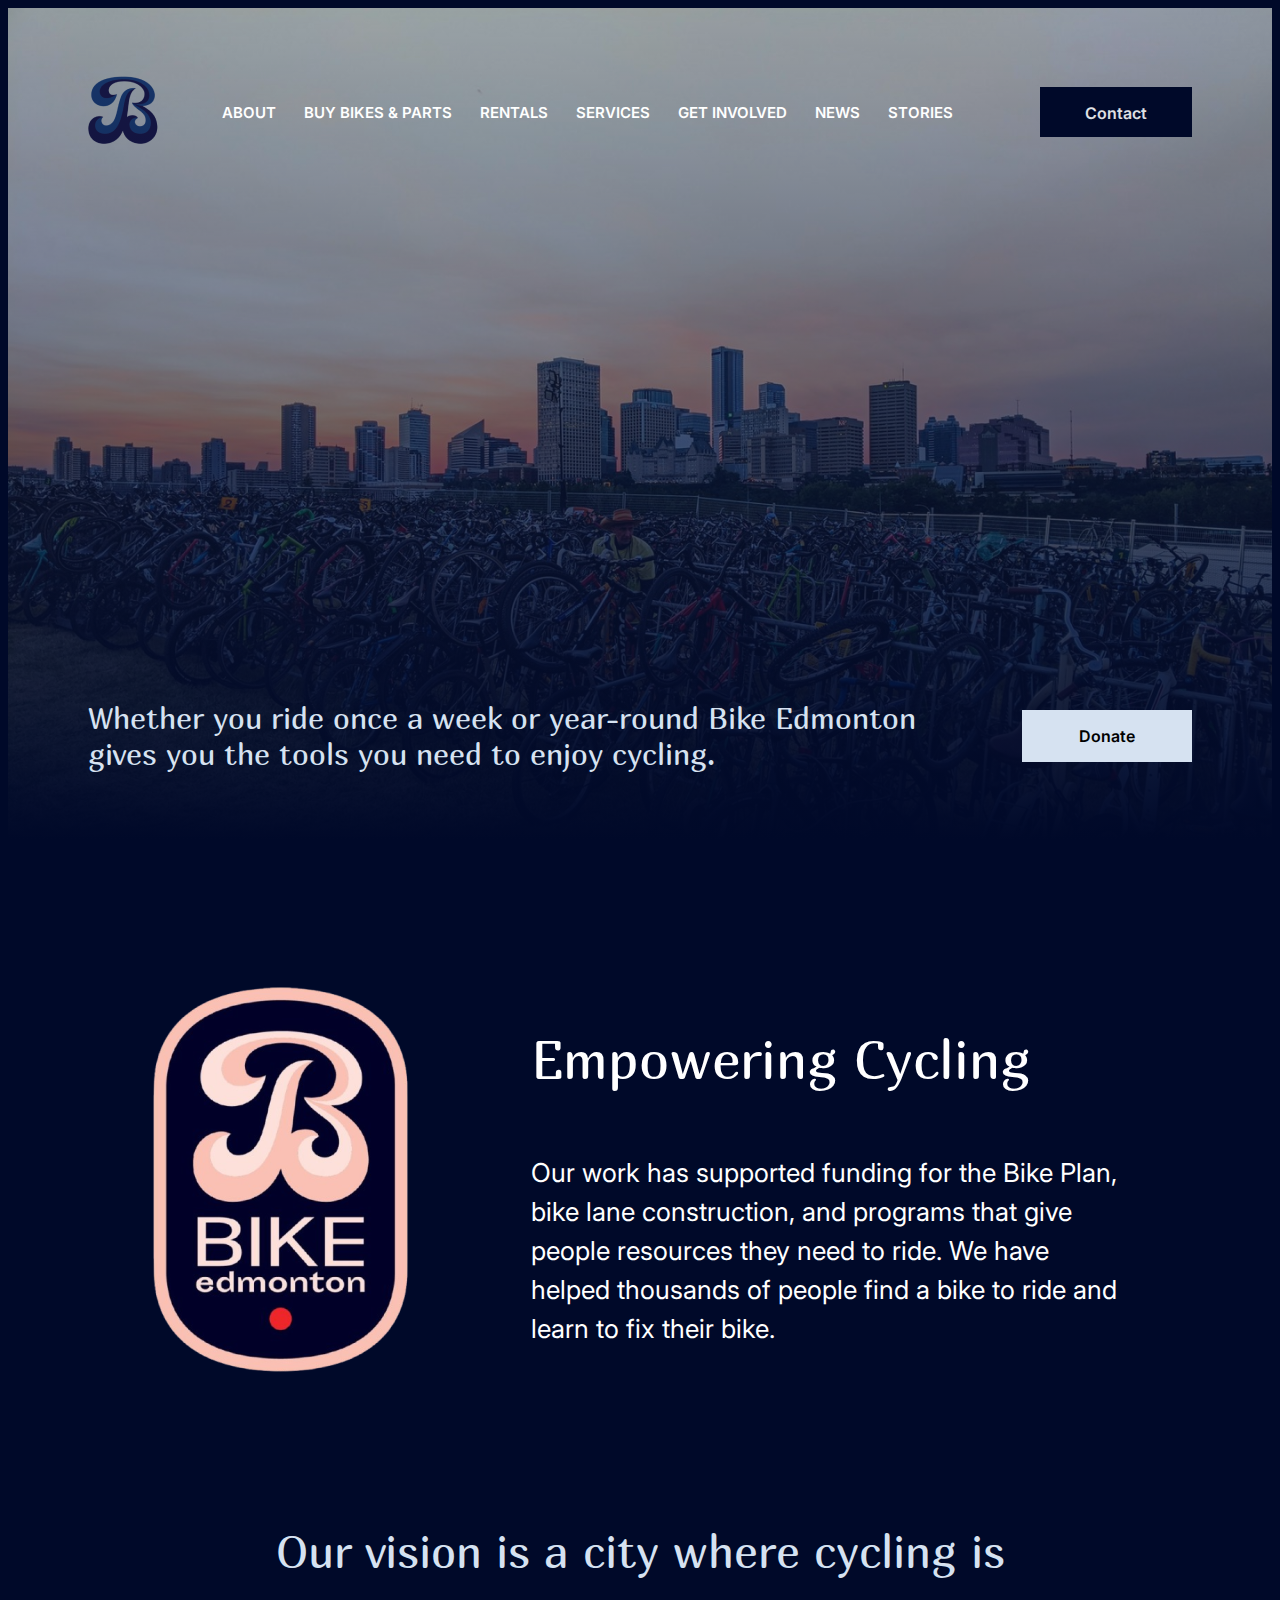
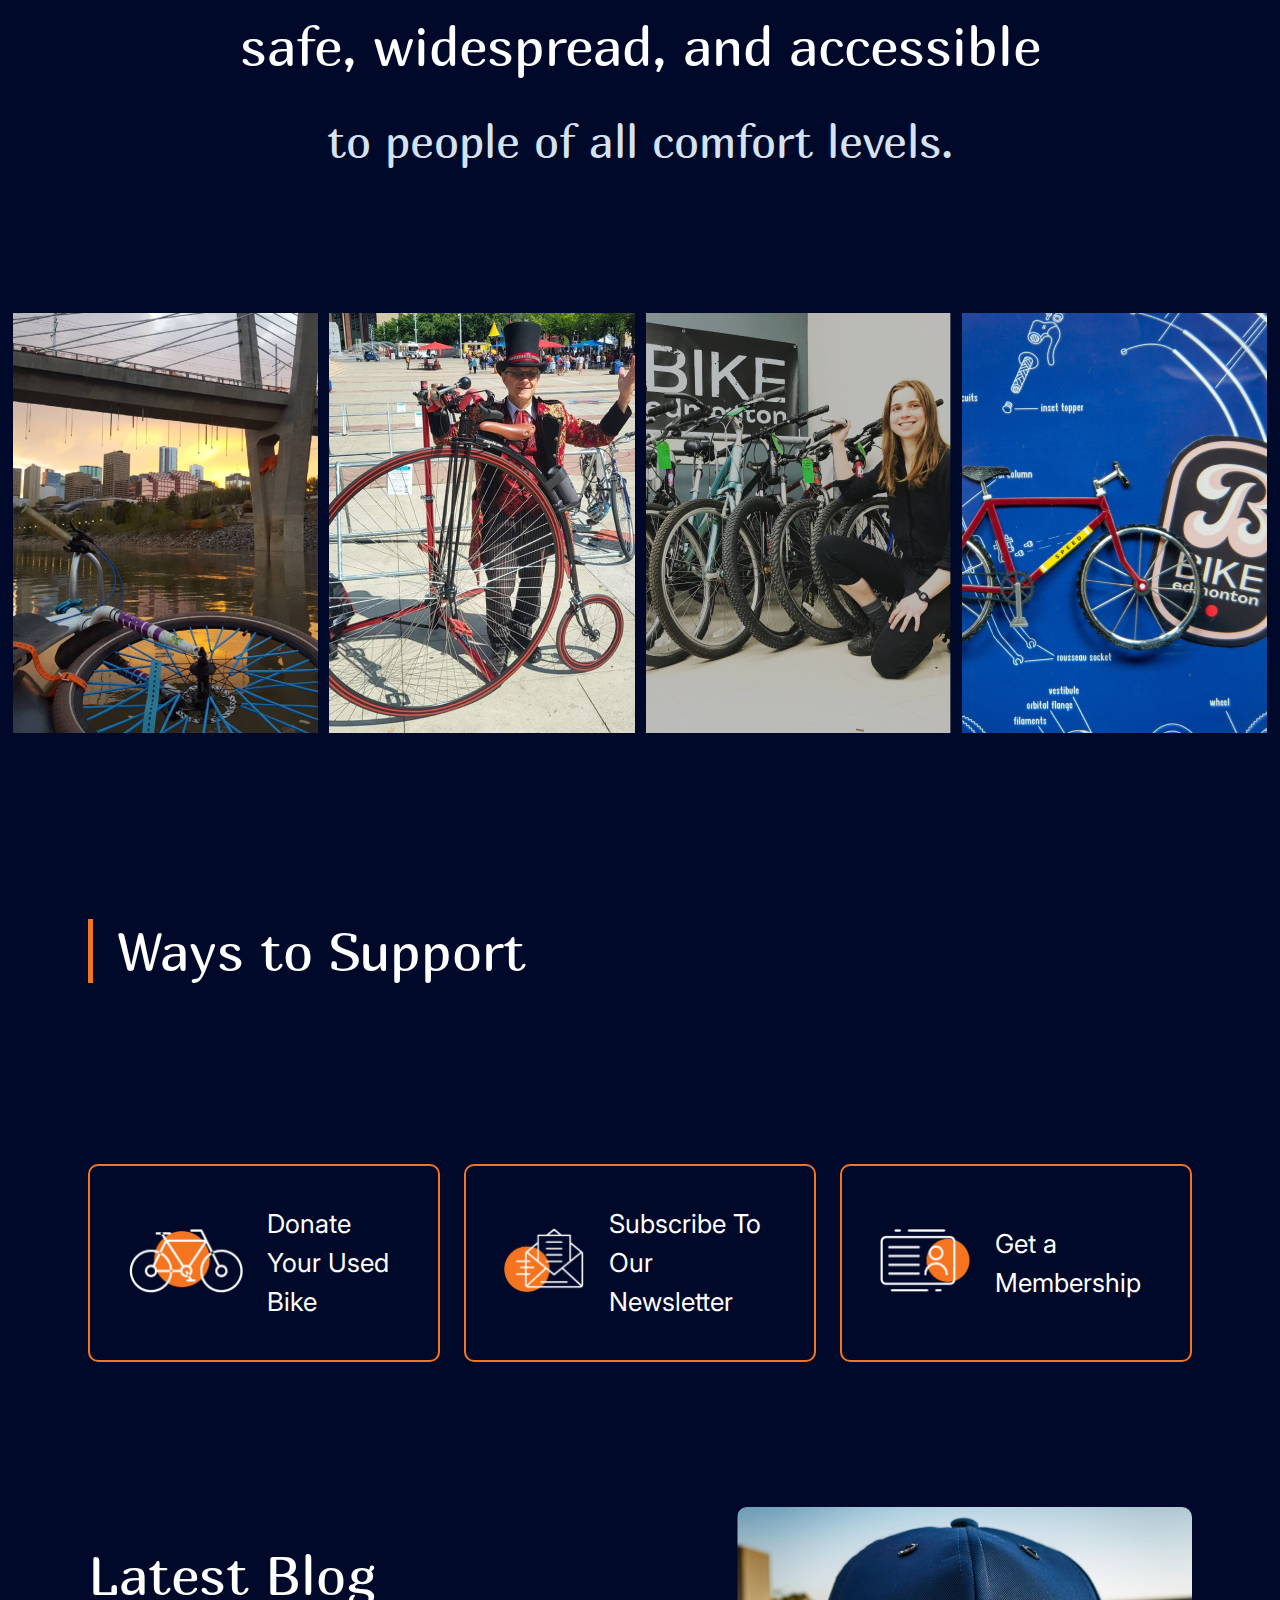
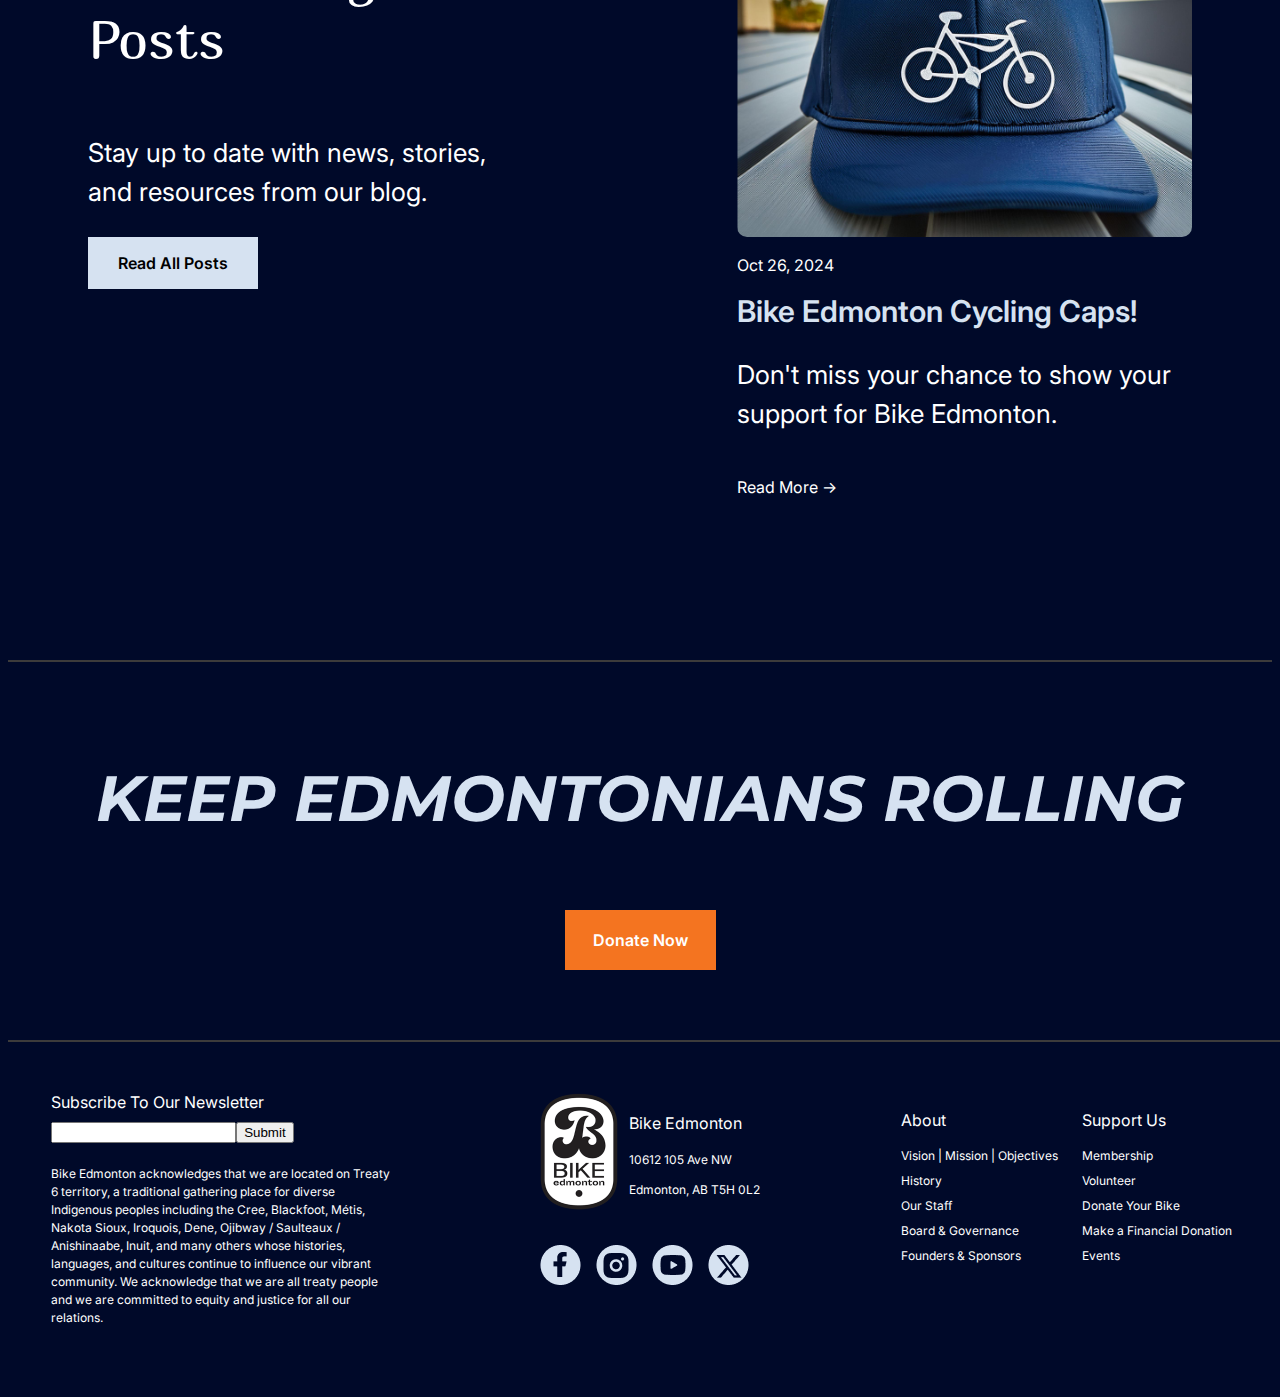
==== index.html @ 221512cd "Homepage 90% done" ====
<!DOCTYPE html>
<html lang="en">
<head>
    <!-- STYLE SHEETS -->
    <link rel="stylesheet" href="styles/normalize.css">
    <link rel="stylesheet" href="styles/style.css">

    <!-- FONTS -->
    <link rel="preconnect" href="https://fonts.googleapis.com">
    <link rel="preconnect" href="https://fonts.gstatic.com" crossorigin>
    <link href="https://fonts.googleapis.com/css2?family=Inter:ital,opsz,wght@0,14..32,100..900;1,14..32,100..900&family=Marmelad&family=Montserrat:ital,wght@0,100..900;1,100..900&display=swap" rel="stylesheet">

    <!--META-->
    <meta charset="UTF-8">
    <meta name="viewport" content="width=device-width, initial-scale=1.0">
    <title>Bike Edmonton | Home</title>
</head>

<body>
    <!-- NAVIGATION -->
    <div id="hero-img" class="hero-grid">
        <div class="gradient"></div>
        <header class="margin-default header-nav">
            <nav id="top-nav" class="flex-row-center">
                <div id="be-logo"><img src="images/bikeedmlogo-navy.png"></div>
                <ul>
                    <li class="all-caps"><a href="#">About</a></li>
                    <li class="all-caps"><a href="#">Buy Bikes & Parts</a></li>
                    <li class="all-caps"><a href="#">Rentals</a></li>
                    <li class="all-caps"><a href="#">Services</a></li>
                    <li class="all-caps"><a href="#">Get Involved</a></li>
                    <li class="all-caps"><a href="#">News</a></li>
                    <li class="all-caps"><a href="#">Stories</a></li>
                </ul>
                <button class="btn-dark">Contact</button>
            </nav>
        </header>

        <section class="hero-tag margin-default">
            <div class="flex-row-center">
                <h2 class="hero-txt">Whether you ride once a week or year-round
                    Bike Edmonton gives you the tools you need to enjoy cycling.</h2>
                <button class="btn-light">Donate</button>
            </div>
        </section>
    </div>

    <!-- EMPOWERING CYCLING SECTION -->
    <section class="flex-row-around padding-145 margin-default">
        <div>
            <img src="images/bikeedmlogopink.png" class="pink-logo">
        </div>
        <div class="flex-column-left empowering-txt">
            <h1>Empowering Cycling</h1>
            <p>Our work has supported funding for the Bike Plan, bike lane construction, and programs that give people resources they need to ride.
                We have helped thousands of people find a bike to ride and learn to fix their bike.</p>
        </div>
    </section>

    <!-- VISION QUOTE -->
     <section class="padding-145">
        <div class="flex-column-center">
            <h2>Our vision is a city where cycling is</h2>
            <h1>safe, widespread, and accessible</h1>
            <h2>to people of all comfort levels.</h2>
        </div>
     </section>

    <!-- TILES SECTION -->
    <section class="padding-145">
        <div>
            <ul class="flex-row-around">
                <li>
                    <a href="#">
                        <img src="images/blog-tile.png">
                    </a>
                </li>
                <li>
                    <a href="#">
                        <img src="images/event-tile.png">
                    </a>
                </li>
                <li>
                    <a href="#">
                        <img src="images/volunteer-tile.png">
                    </a>
                </li>
                <li>
                    <a href="#">
                        <img src="images/resources-tile.png">
                    </a>
                </li>
            </ul>
        </div>
    </section>

     <!-- WAYS TO SUPPORT -->
     <section class="padding-145 margin-default">
        <div class="title-line"><h1>Ways to Support</h1></div>
        <div class="padding-145">
            <ul class="flex-row-evenly">
                <li class="btn-transparent flex-row-around">
                    <a href="#" class="flex-row-evenly">
                        <div><img src="images/bike icon-orange.png" class="icon-img"></div>
                        <div><p>Donate Your Used Bike</p></div>
                    </a>
                </li>
                <li class="btn-transparent flex-row-around">
                    <a href="#" class="flex-row-evenly">
                        <div><img src="images/newsletter-icon-orange.png" class="icon-img"></div>
                        <div><p>Subscribe To Our Newsletter</p></div>
                    </a>
                </li>
                <li class="btn-transparent flex-row-around">
                    <a href="#" class="flex-row-evenly">
                        <div><img src="images/membership-icon-orange.png" class="icon-img"></div>
                        <div><p>Get a Membership</p></div>
                    </a>
                </li>
            </ul>
            </div>
     </section>

     <!-- LATEST BLOG POSTS -->
     <section class="padding-145 margin-default flex-row-start">
        <div class="flex-column-left">
            <h1>Latest Blog Posts</h1>
            <p>Stay up to date with news, stories, and resources from our blog.</p>
            <button class="btn-light">Read All Posts</button>
        </div>
        <div class="flex-column-left">
            <div class="masked-rectangle"><img src="images/bikecapsai.png" class="blog-img"></div>
            <p class="p-med">Oct 26, 2024</p>
            <h3>Bike Edmonton Cycling Caps!</h3>
            <p>Don't miss your chance to show your support for Bike Edmonton.</p>
            <p class="p-med"><a href="#">Read More →</a></p>
        </div>
     </section>

     <!-- FOOTER -->
    <footer class="padding-145">
        <div class="footer-1"> <!-- FOOTER 1 -->
            <div class="flex-column-center">
                <p class="graphic-txt">Keep Edmontonians Rolling</p>
                <button class="btn-orange">Donate Now</button>
            </div>
        </div>

        <!-- FOOTER 2 -->
        <div class="footer-grid"> 
        <!-- FOOTER 2 LEFT-->
            <div class="footer-2-left">
                <div class="flex-column-left-footerl">
                    <label class="form-label">Subscribe To Our Newsletter</label>
                    <form class="flex-row-center">
                        <input type="text" name="Email" class="form-field">
                        <input type="submit" value="Submit" class="form-button">
                    </form>
                    <p class="p-sm">Bike Edmonton acknowledges that we are located on Treaty 6 territory, a traditional gathering place for diverse Indigenous peoples including the Cree, Blackfoot, Métis, Nakota Sioux, Iroquois, Dene, Ojibway / Saulteaux / Anishinaabe, Inuit, and many others whose histories, languages, and cultures continue to influence our vibrant community. We acknowledge that we are all treaty people and we are committed to equity and justice for all our relations.</p>
                </div>
            </div>

            <div class="footer-2-center"> <!-- FOOTER 2 CENTER -->
                <div class="flex-row-center">
                    <div>
                        <img src="images/bikeedmlogo-ft.png">
                    </div>
                    <div>
                        <p class="p-med">Bike Edmonton</p>
                        <p class="p-sm">10612 105 Ave NW</p>
                        <p class="p-sm">Edmonton, AB T5H 0L2</p>
                    </div>
                </div>
                <div class="flex-row-center-footerc">
                    <img src="images/facebook icon.png">
                    <img src="images/insta icon.png">
                    <img src="images/youtube icon.png">
                    <img src="images/twitter icon.png">
                </div>
            </div>
            
            <!-- FOOTER 2 RIGHT -->
            <div class="footer-2-right">
                <div class="flex-row-evenly">
                    <div> <!-- FOOTER 2 RIGHT/L -->
                        <p class="p-med">About</p>
                        <ul>
                            <li class="footer-li"><a href="#">Vision | Mission | Objectives</a></li>
                            <li class="footer-li"><a href="#">History</a></li>
                            <li class="footer-li"><a href="#">Our Staff</a></li>
                            <li class="footer-li"><a href="#">Board & Governance</a></li>
                            <li class="footer-li"><a href="#">Founders & Sponsors</a></li>
                        </ul>
                    </div>
                    <div> <!-- FOOTER 2 RIGHT/R -->
                        <p class="p-med">Support Us</p>
                        <ul>
                            <li class="footer-li"><a href="#">Membership</a></li>
                            <li class="footer-li"><a href="#">Volunteer</a></li>
                            <li class="footer-li"><a href="#">Donate Your Bike</a></li>
                            <li class="footer-li"><a href="#">Make a Financial Donation</a></li>
                            <li class="footer-li"><a href="#">Events</a></li>
                        </ul>
                    </div>
                </div>
            </div>
        </div>

    </footer>

</body>
</html>
---- styles/style.css ----
/* GLOBAL STYLES */

body{
    background-color: #000929;
}

a {
    text-decoration: none;
    color: white;
}

ul {
    list-style: none;
    padding: 0;
    margin: 0;
}

ul a {
    text-decoration: none;
    color: white;
}
  
/* TYPOGRAPHY */

h1 {
    font-family: "Marmelad";
    font-size: 54px;
    font-weight: 400;
    color: white;
}

h2 {
    font-family: "Marmelad";
    font-size: 45px;
    font-weight: 400;
    color: #D6E2F1;
    margin: 0px;
}

h3 {
    font-family: "Inter";
    font-size: 30px;
    font-weight: 600;
    color: #D6E2F1;
    margin: 0px;
}

p {
    font-family: "Inter";
    font-size: 26px;
    font-weight: 400;
    line-height: 150%;
    color: white;
}

.p-sm {
    font-family: "Inter";
    font-size: 12px;
    font-weight: 400;
    color: white;
}

.p-med {
    font-family: "Inter";
    font-size: 16px;
    font-weight: 400;
    color: white;
}

.p-lg {
    font-family: "Inter";
    font-size: 24px;
    font-weight: 400;
    color: white;
}

.all-caps {
    font-family: "Inter";
    font-size: 15px;
    font-weight: 600;
    text-transform: uppercase;
    color: white;
}

.title-line {
    width: 100%;
    padding: 0px 0px 0px 24px;
    border-left: 5px solid #F47420;
}

.footer-li {
    font-family: "Inter";
    font-weight: 400;
    font-size: 12px;
    color: white;
}

.form-label {
    font-family: "Inter";
    font-size: 16px;
    font-weight: 400;
    color: white;
}

.graphic-txt {
    font-family: "Montserrat", sans-serif;
    font-size: 64px;
    font-weight: 700;
    font-style: italic;
    color: #D6E2F1;
    text-transform: uppercase;
}

/* BUTTONS */

.btn-light {
    background-color: #D6E2F1;
    padding: 16px 28px;
    width: 170px;
    color: black;
    font-family: "Inter";
    font-size: 16px;
    font-style: normal;
    font-weight: 600;
    line-height: normal;
    letter-spacing: normal;
    outline: none;
    border-style: none;
    z-index: 2;
}

.btn-dark {
    background-color: #000929;
    padding: 16px 28px;
    height: 50px;
    width: 152px;
    color: white;
    font-family: "Inter";
    font-size: 16px;
    font-style: normal;
    font-weight: 600;
    line-height: normal;
    letter-spacing: normal;
    outline: none;
    border-style: none;
}

.btn-orange {
    background-color: #F47420;
    padding: 16px 28px;
    height: 60px;
    color: white;
    font-family: "Inter";
    font-size: 16px;
    font-style: normal;
    font-weight: 600;
    line-height: normal;
    letter-spacing: normal;
    outline: none;
    border-style: none;
}

.btn-transparent {
    border: 2px solid #F47420;
    width: 358px;
    height: 150px;
    padding: 22px 37px;
    border-radius: 10px;
}

/* MARGIN & PADDING */
.margin-default {
    margin: 0 80px;
}

.padding-145 {
    padding: 145px 0px 0px 0px;
}

/* LAYOUT */
.flex-row-center {
    display: flex;
    flex-direction: row;
    justify-content: space-between;
    align-items: center;
}

.flex-row-start {
    display: flex;
    flex-direction: row;
    justify-content: space-around;
    align-items: start;
    gap: 218px;
}

.flex-row-around {
    display: flex;
    flex-direction: row;
    justify-content: space-around;
    align-items: center;
}

.flex-row-evenly {
    display: flex;
    flex-direction: row;
    justify-content: space-evenly;
    align-items: center;
    gap: 24px;
}

.flex-row-center-footerc {
    display: flex;
    flex-direction: row;
    justify-content: space-between;
    align-items: center;
    gap: 15px;
}

.flex-column-left {
    display: flex;
    flex-direction: column;
    align-items: start;
    margin: 0;
    padding: 0;
}

.flex-column-left-footerl {
    display: flex;
    flex-direction: column;
    align-items: start;
    gap: 10px;
}

.flex-column-center {
    display: flex;
    flex-direction: column;
    align-items: center;
    justify-content: center;
}

.hero-grid {
    height: 832px;
    display: grid;
    grid-template-rows: 1fr 1fr 1fr 1fr;
    grid-template-columns: auto;
    align-items: center;
}

.footer-grid {
    display: grid;
    grid-template-rows: auto;
    grid-template-columns: 1fr 1fr 1fr;
    align-items: stretch; /* Allows columns to expand fully */
    justify-items: center; /* Ensures each column content is horizontally centered */
    padding: 45px 5px;
    width: 100%;
    border-top: 2px solid #3C3B3B;
}

/* HEADER */
#be-logo {
    width: 70px;
}

#top-nav ul {
    padding: 60px;
    z-index: 2;
}

#top-nav li {
    list-style-type: none;
    margin-right: 24px;
    padding-bottom: 4px;
    display: inline;
    z-index: 2;
}

#top-nav li:hover {
    background-color: #F47420;
    padding: 4px 5px;
    z-index: 2;
}

.header-nav{
    grid-row: 1 / span 1;
}

/* HERO */
#hero-img {
    background-image: url(../images/homepage-heroimg.png);
    background-size: cover;
    background-repeat: no-repeat;
    display: grid;
    position: relative; 
}

.gradient {
    background: linear-gradient(to top, #000929 0%, transparent 100%);
    width: 100%;
    height: 100%;
    position: absolute;
    top: 0;
    left: 0;
    z-index: 1;
}

.hero-tag {
    grid-row: 4 / span 1;
}

.hero-txt {
    font-size: 30px;
    width: 845px;
    z-index: 2;
}

/* EMPOWERING CYCLING */
.pink-logo {
    height: 390px;
}

.empowering-txt {
    width: 600px;
}

/* WAYS TO SUPPORT */
.icon-img {
    height: 65px;
}

/* BLOG */
.blog-img {
    width: 455px;
}

.masked-rectangle {
    width: 455px;
    height: 330px;
    overflow: hidden;
    border-radius: 10px;
    position: relative;
}

.masked-rectangle img {
    width: 100%;
    height: auto;
    position: absolute;
    top: 50%;
    left: 50%;
    transform: translate(-50%, -58%);
}

.footer-1 {
    width: 100%;
    padding: 24px 0px 70px 0px;
    border-top: 2px solid #3C3B3B;
}

.footer-2 {
    width: 100%;
    padding: 24px 0px 50px 0px;
    border-top: 2px solid #3C3B3B;
}

.footer-2-left,
.footer-2-center,
.footer-2-right {
    display: flex;
    flex-direction: column;
    width: 345px;
    align-items: center;
    justify-content: start;
    text-align: start; /* Ensures text is centered */
    padding: 5px;
    gap: 30px;
}

footer li {
    margin-bottom: 10px;
    color: #959595;
}
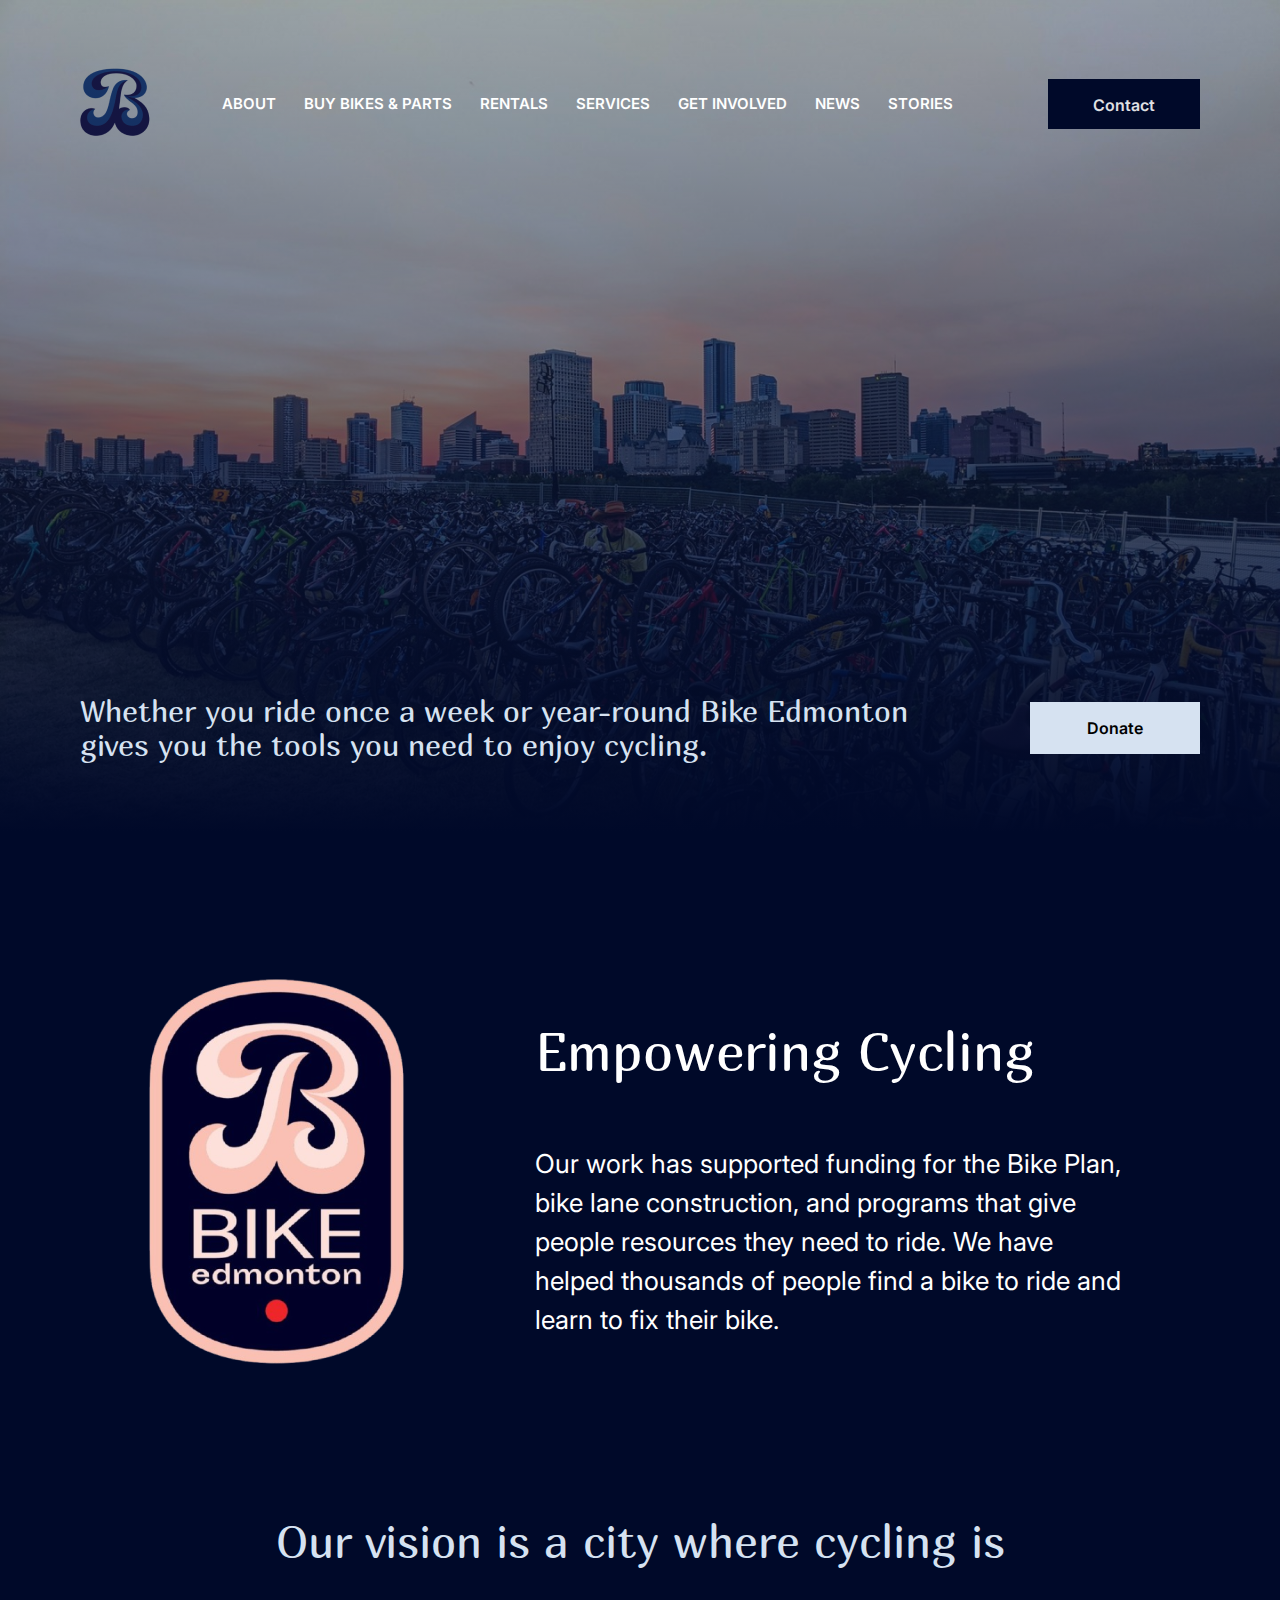
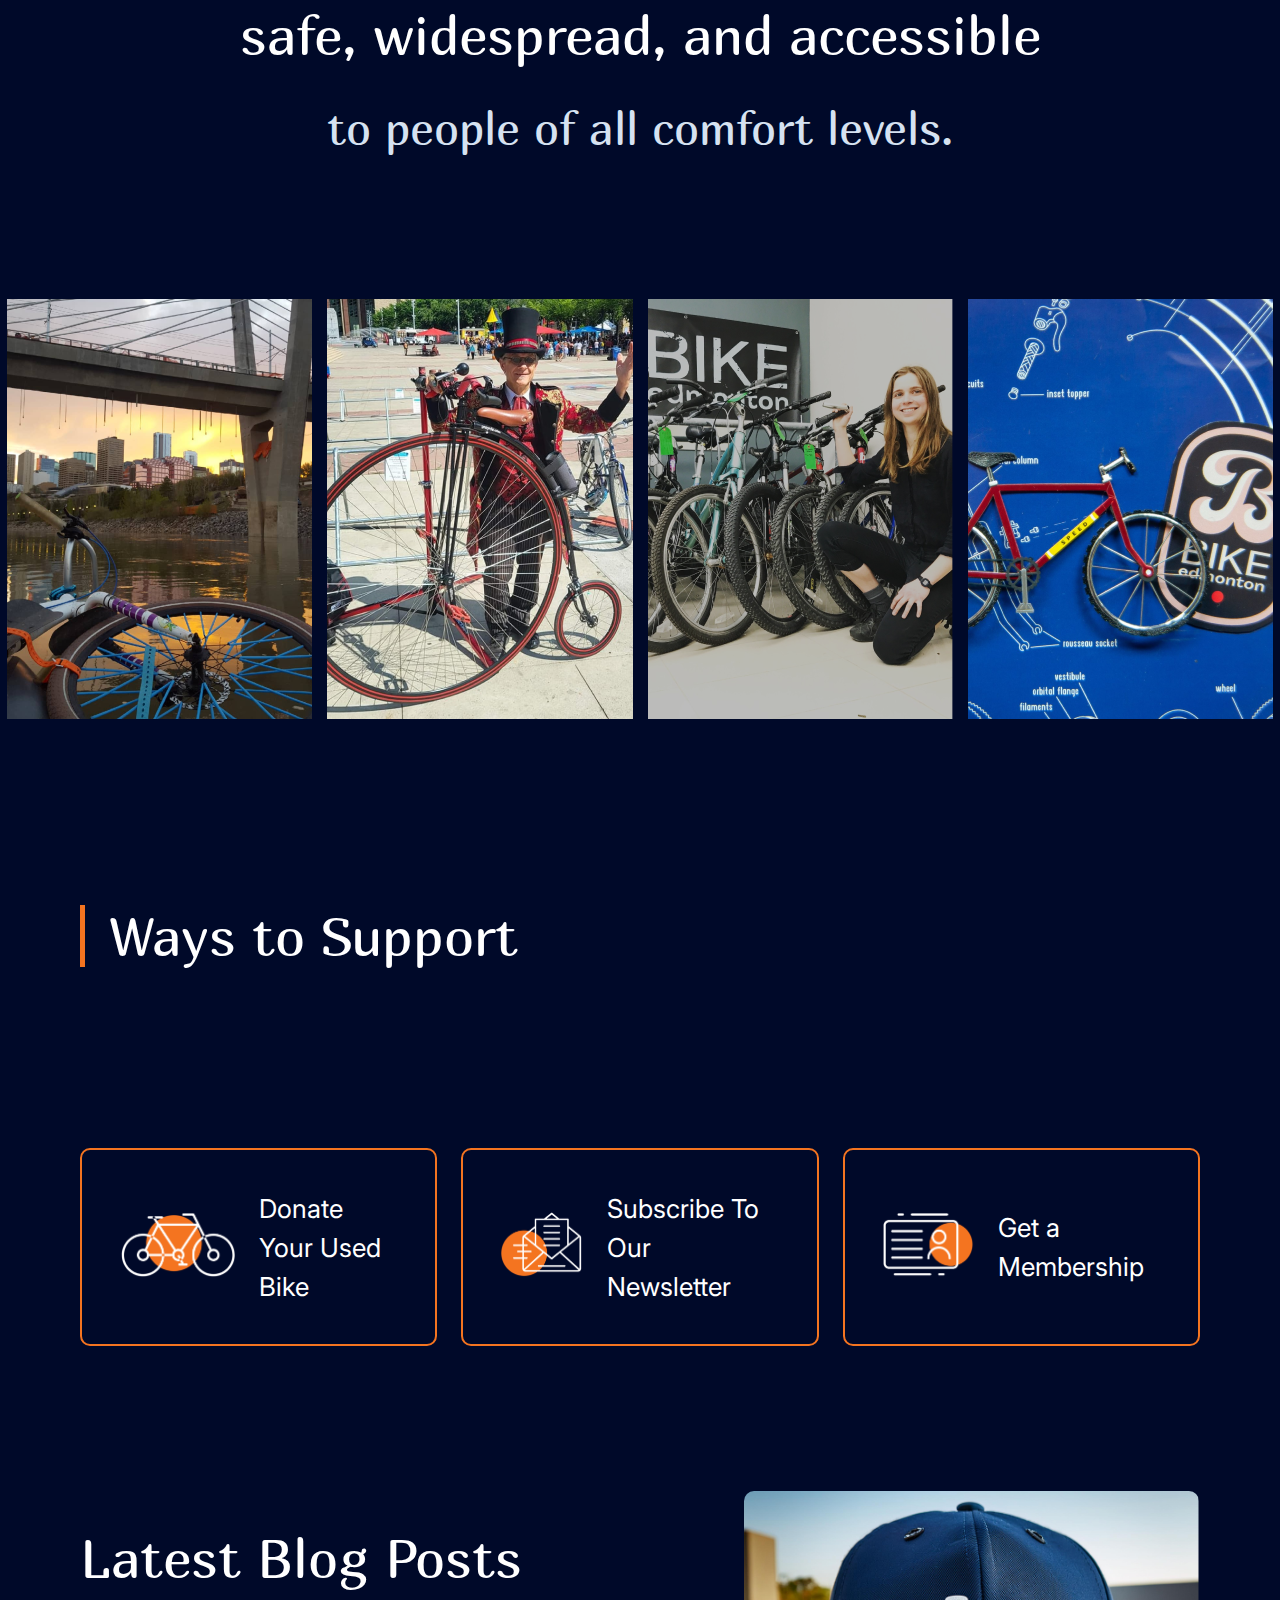
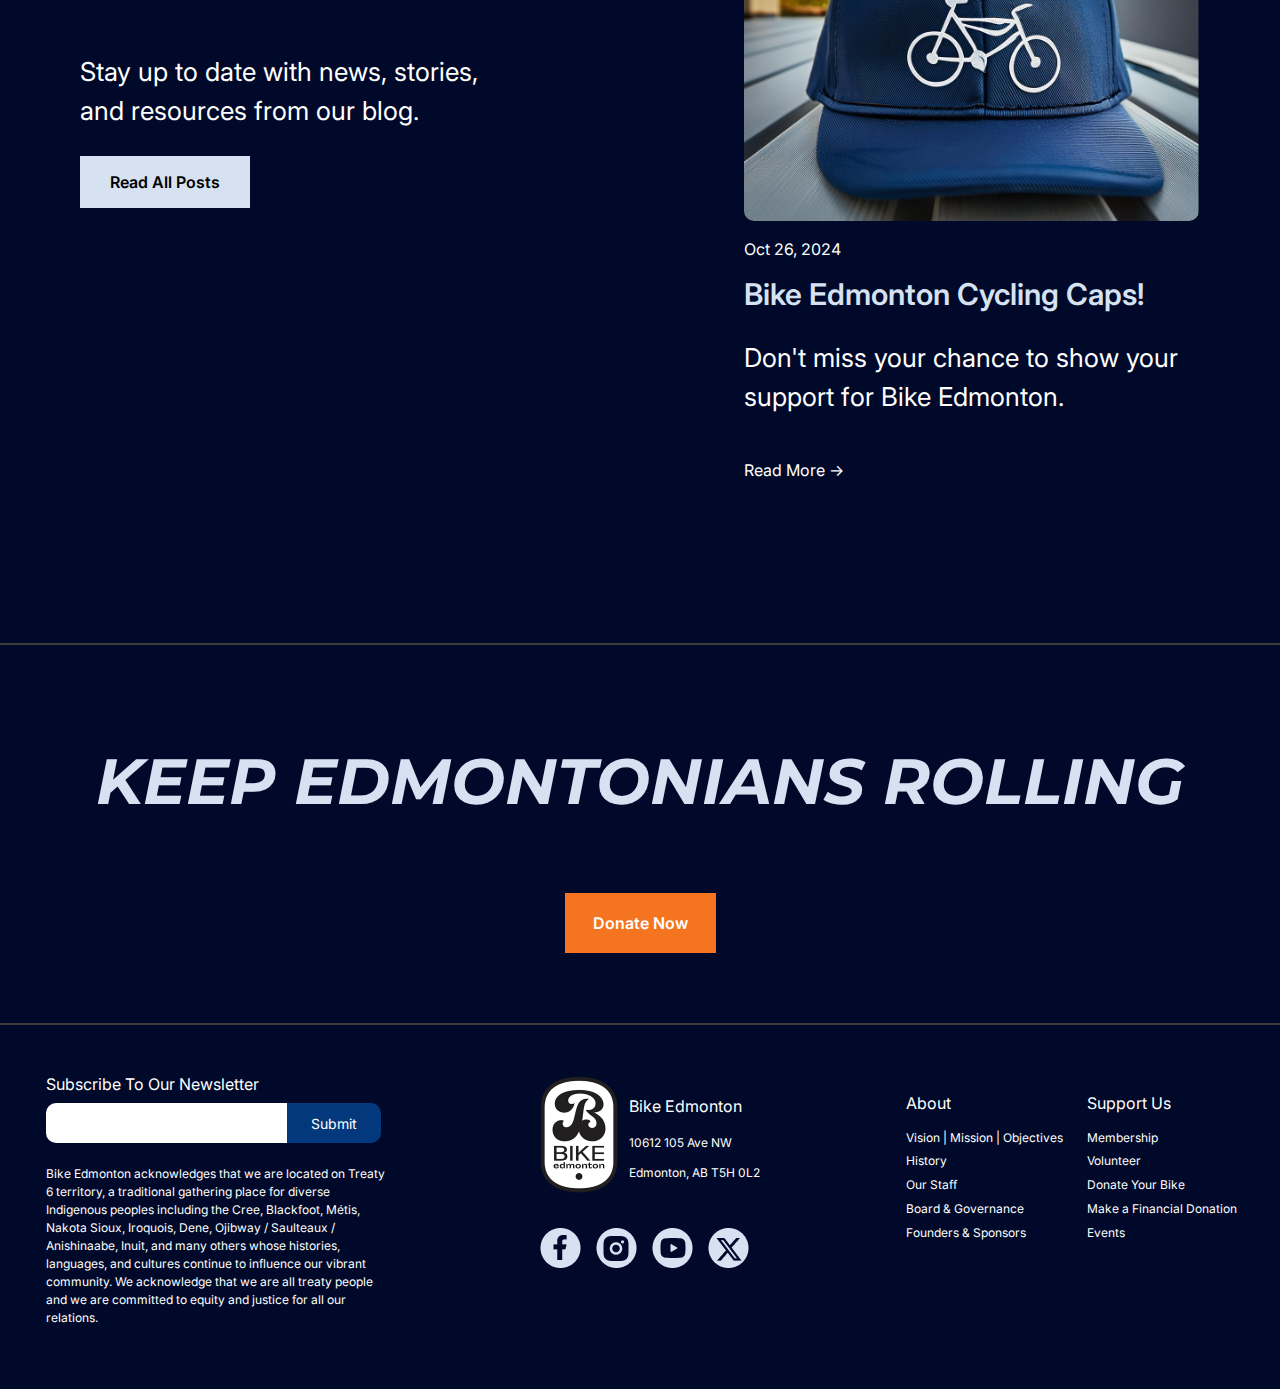
==== commit 7291d025: "About 90% done" ====
--- a/index.html
+++ b/index.html
@@ -185,21 +185,21 @@
                     <div> <!-- FOOTER 2 RIGHT/L -->
                         <p class="p-med">About</p>
                         <ul>
-                            <li class="footer-li"><a href="#">Vision | Mission | Objectives</a></li>
-                            <li class="footer-li"><a href="#">History</a></li>
-                            <li class="footer-li"><a href="#">Our Staff</a></li>
-                            <li class="footer-li"><a href="#">Board & Governance</a></li>
-                            <li class="footer-li"><a href="#">Founders & Sponsors</a></li>
+                            <li><a href="#">Vision | Mission | Objectives</a></li>
+                            <li><a href="#">History</a></li>
+                            <li><a href="#">Our Staff</a></li>
+                            <li><a href="#">Board & Governance</a></li>
+                            <li><a href="#">Founders & Sponsors</a></li>
                         </ul>
                     </div>
                     <div> <!-- FOOTER 2 RIGHT/R -->
                         <p class="p-med">Support Us</p>
                         <ul>
-                            <li class="footer-li"><a href="#">Membership</a></li>
-                            <li class="footer-li"><a href="#">Volunteer</a></li>
-                            <li class="footer-li"><a href="#">Donate Your Bike</a></li>
-                            <li class="footer-li"><a href="#">Make a Financial Donation</a></li>
-                            <li class="footer-li"><a href="#">Events</a></li>
+                            <li><a href="#">Membership</a></li>
+                            <li><a href="#">Volunteer</a></li>
+                            <li><a href="#">Donate Your Bike</a></li>
+                            <li><a href="#">Make a Financial Donation</a></li>
+                            <li><a href="#">Events</a></li>
                         </ul>
                     </div>
                 </div>
--- a/styles/style.css
+++ b/styles/style.css
@@ -27,6 +27,7 @@
     font-size: 54px;
     font-weight: 400;
     color: white;
+    z-index: 2;
 }
 
 h2 {
@@ -45,6 +46,14 @@
     margin: 0px;
 }
 
+h4 {
+    font-family: "Inter";
+    font-size: 30px;
+    font-weight: 600;
+    color: #D6E2F1;
+    margin: 0px;
+}
+
 p {
     font-family: "Inter";
     font-size: 26px;
@@ -86,20 +95,6 @@
     width: 100%;
     padding: 0px 0px 0px 24px;
     border-left: 5px solid #F47420;
-}
-
-.footer-li {
-    font-family: "Inter";
-    font-weight: 400;
-    font-size: 12px;
-    color: white;
-}
-
-.form-label {
-    font-family: "Inter";
-    font-size: 16px;
-    font-weight: 400;
-    color: white;
 }
 
 .graphic-txt {
@@ -168,6 +163,40 @@
     border-radius: 10px;
 }
 
+/* FORM */
+.form-label {
+    font-family: "Inter";
+    font-size: 16px;
+    font-weight: 400;
+    color: white;
+}
+
+.form-field {
+    display: block;
+    box-sizing: border-box;
+    width: 100%;
+    height: 40px;
+    border-style: none;
+    margin: 0;
+    border-radius: 10px 0px 0px 10px;
+}
+
+.form-button {
+    display: block;
+    box-sizing: border-box;
+    padding: 0;
+    width: 131px;
+    height: 40px;
+    border-style: none;
+    color: white;
+    background-color: #04387C;
+    font-family: "Inter";
+    font-size: 14px;
+    font-weight: 400;
+    line-height: normal;
+    border-radius: 0px 10px 10px 0px;
+}
+
 /* MARGIN & PADDING */
 .margin-default {
     margin: 0 80px;
@@ -250,8 +279,8 @@
     display: grid;
     grid-template-rows: auto;
     grid-template-columns: 1fr 1fr 1fr;
-    align-items: stretch; /* Allows columns to expand fully */
-    justify-items: center; /* Ensures each column content is horizontally centered */
+    align-items: stretch;
+    justify-items: center;
     padding: 45px 5px;
     width: 100%;
     border-top: 2px solid #3C3B3B;
@@ -370,12 +399,15 @@
     width: 345px;
     align-items: center;
     justify-content: start;
-    text-align: start; /* Ensures text is centered */
+    text-align: start;
     padding: 5px;
     gap: 30px;
 }
 
 footer li {
     margin-bottom: 10px;
+    font-family: "Inter";
+    font-weight: 400;
+    font-size: 12px;
     color: #959595;
 }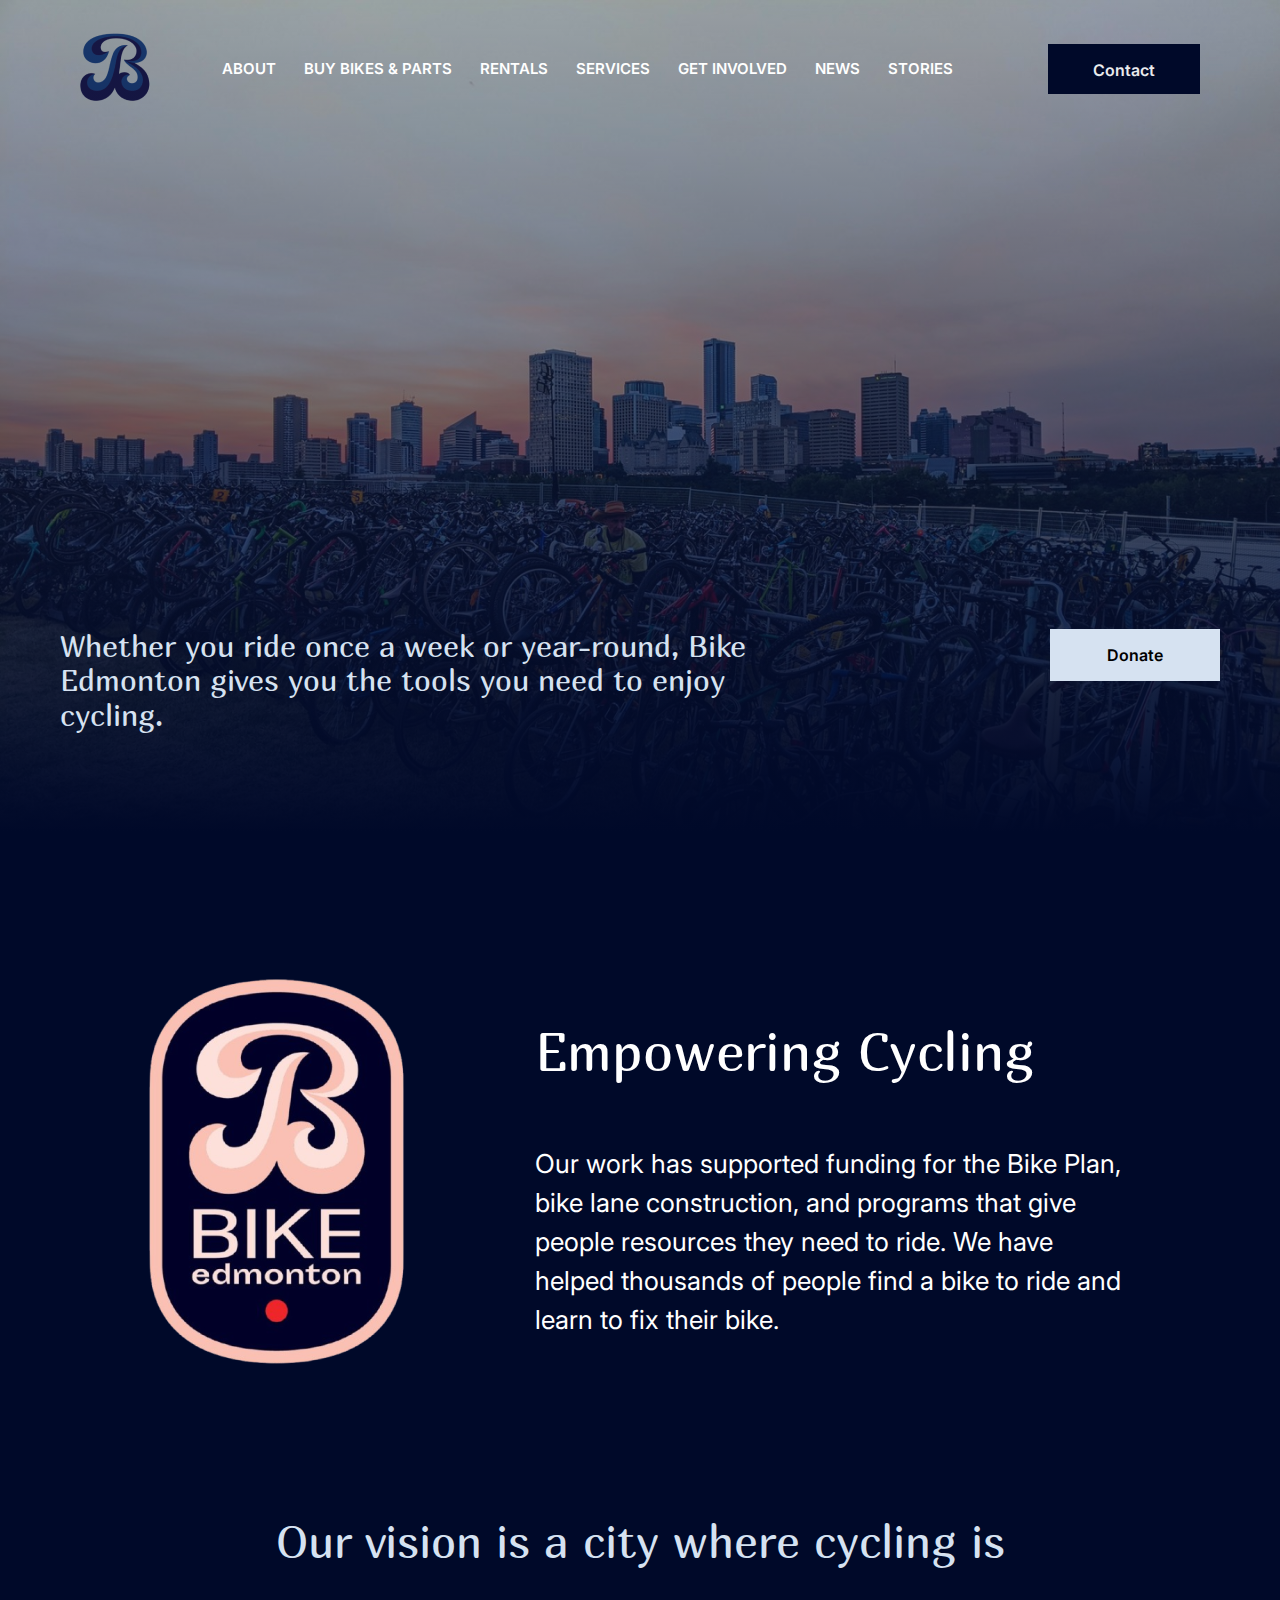
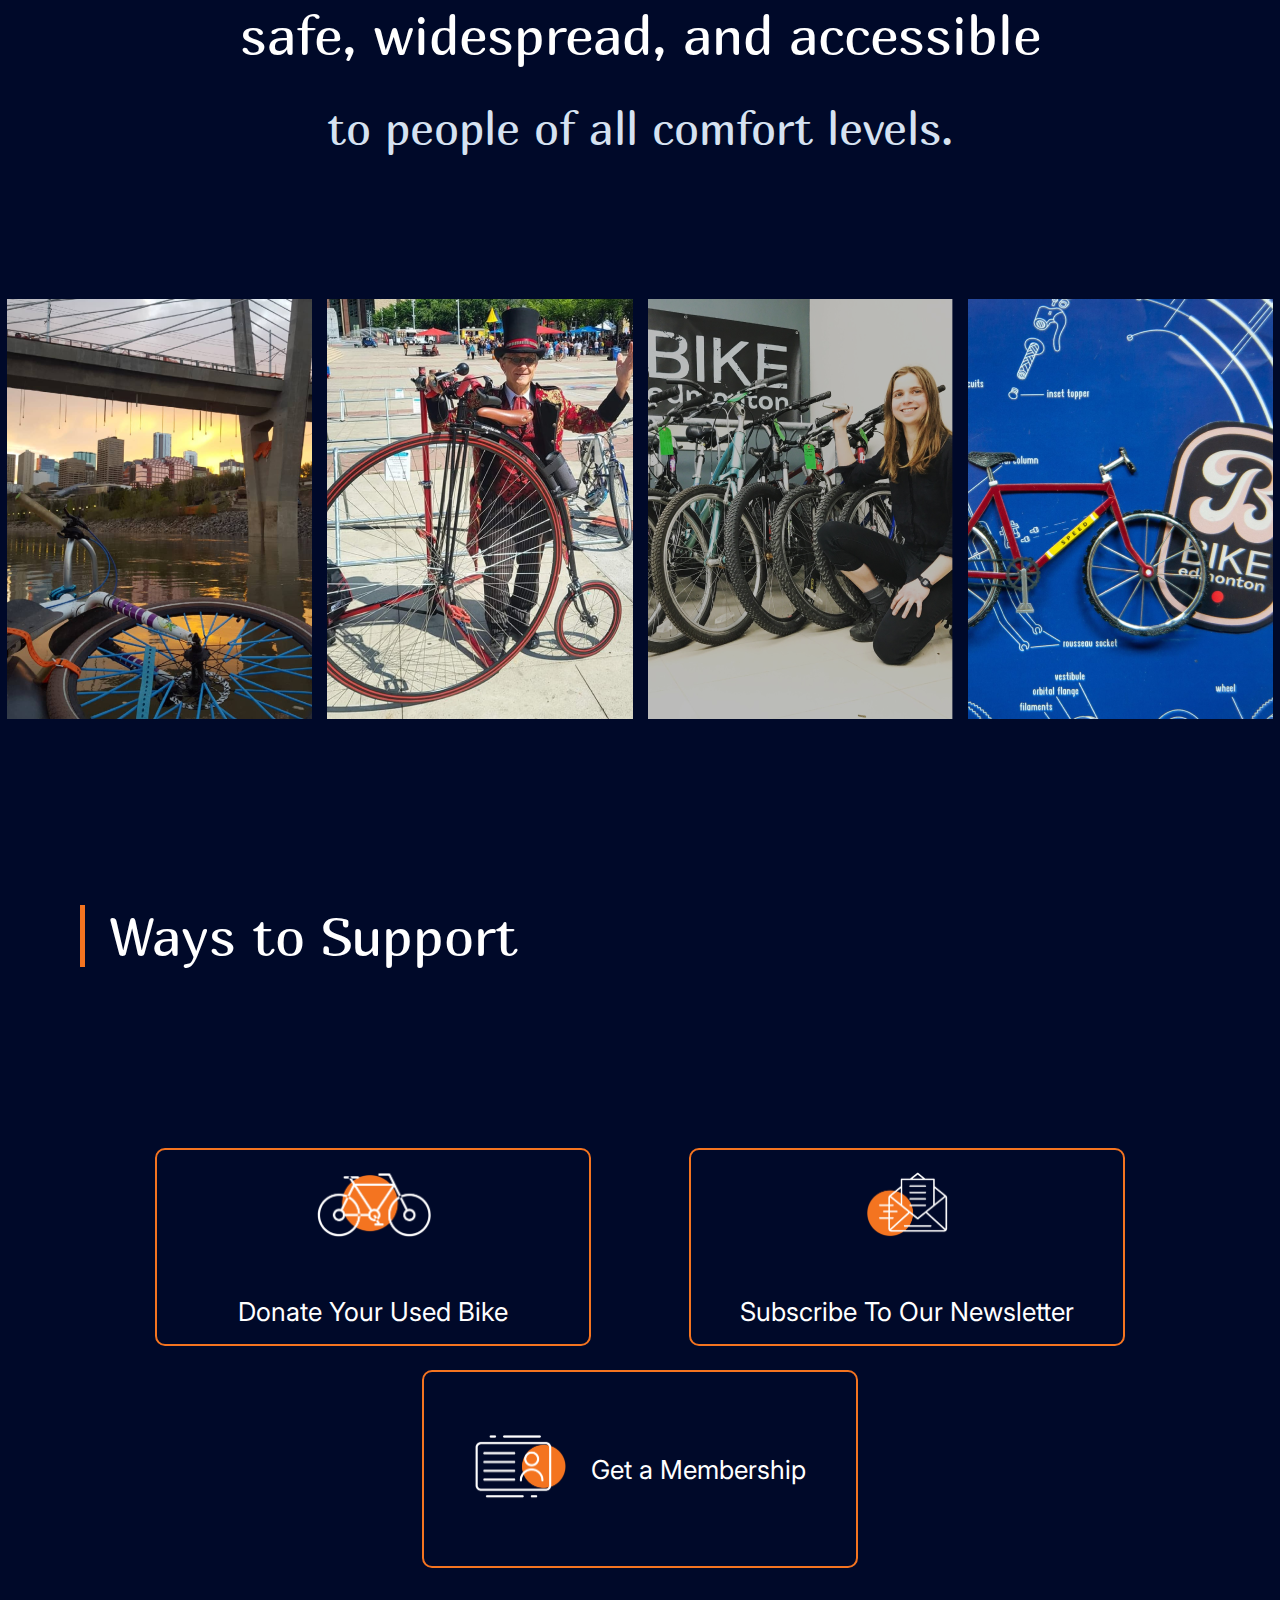
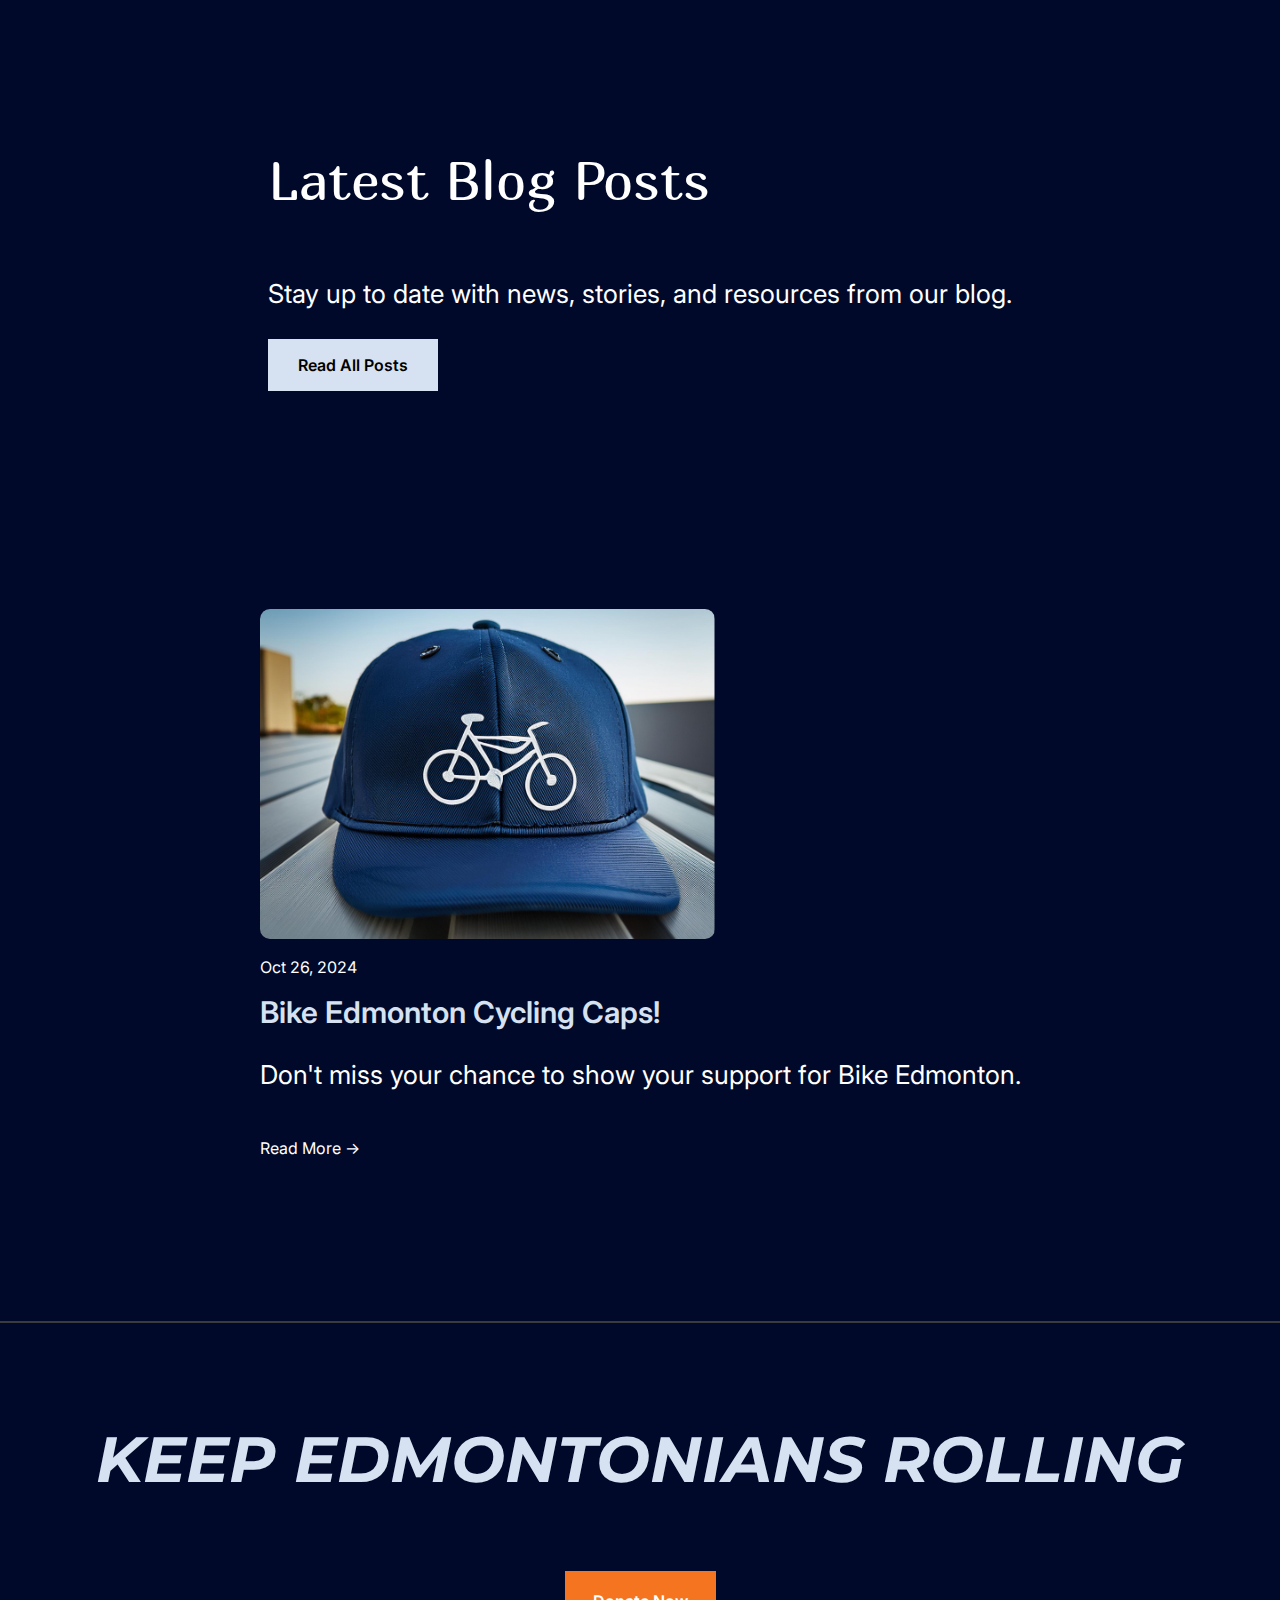
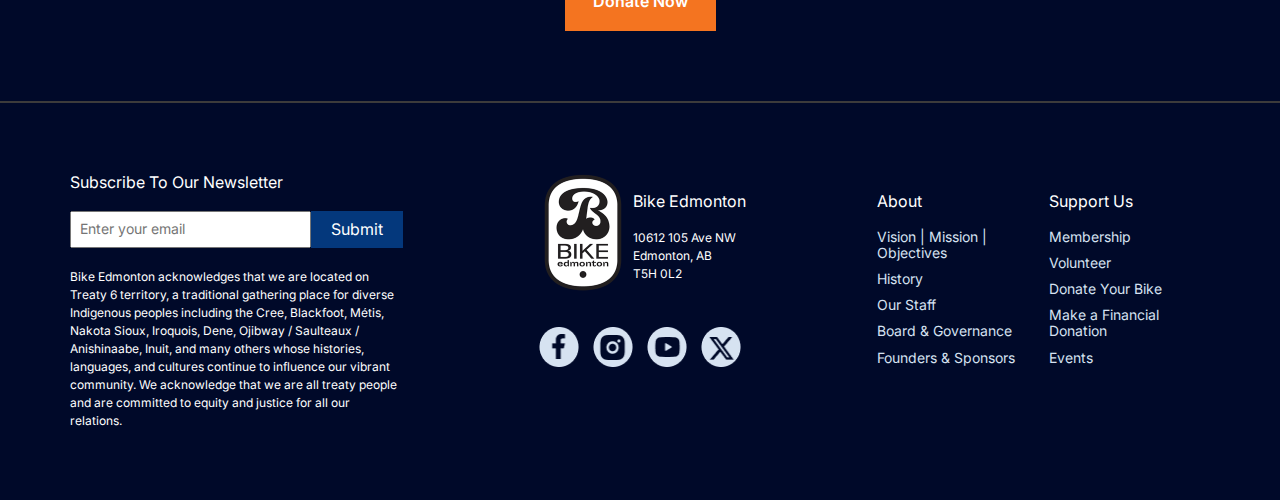
==== commit 1e98fb73: "Mobile queries added to homepage" ====
--- a/index.html
+++ b/index.html
@@ -18,14 +18,14 @@
 
 <body>
     <!-- NAVIGATION -->
-    <div id="hero-img" class="hero-grid">
+    <section id="hero-img">
         <div class="gradient"></div>
         <header class="margin-default header-nav">
-            <nav id="top-nav" class="flex-row-center">
+            <nav id="top-nav" class="flex-row-center hidden-mobile">
                 <div id="be-logo"><img src="images/bikeedmlogo-navy.png"></div>
                 <ul>
-                    <li class="all-caps"><a href="#">About</a></li>
-                    <li class="all-caps"><a href="#">Buy Bikes & Parts</a></li>
+                    <li class="all-caps"><a href="about.html">About</a></li>
+                    <li class="all-caps"><a href="buy.html">Buy Bikes & Parts</a></li>
                     <li class="all-caps"><a href="#">Rentals</a></li>
                     <li class="all-caps"><a href="#">Services</a></li>
                     <li class="all-caps"><a href="#">Get Involved</a></li>
@@ -35,15 +35,26 @@
                 <button class="btn-dark">Contact</button>
             </nav>
         </header>
-
-        <section class="hero-tag margin-default">
-            <div class="flex-row-center">
-                <h2 class="hero-txt">Whether you ride once a week or year-round
-                    Bike Edmonton gives you the tools you need to enjoy cycling.</h2>
-                <button class="btn-light">Donate</button>
-            </div>
-        </section>
-    </div>
+    
+    <!-- MOBILE NAVIGATION -->
+    <nav id="top-nav" class="margin-default flex-row-center hidden-desktop">
+        <div id="be-logo"><a href="index.html"><img src="images/bikeedmlogo-navy.png"></a></div>
+
+        <div><!-- HAMBURGER --> 
+            <svg width="48" height="23" viewBox="0 0 48 23" fill="none" xmlns="http://www.w3.org/2000/svg">
+            <rect width="48" height="2" transform="translate(0 0.634029)" fill="white"/>
+            <rect width="48" height="2" transform="translate(0 10.634)" fill="white"/>
+            <rect width="48" height="2" transform="translate(0 20.634)" fill="white"/>
+            </svg>
+        </div>
+    </nav>
+    
+        <div class="hero-content">
+            <h2 class="hero-txt">Whether you ride once a week or year-round,
+                Bike Edmonton gives you the tools you need to enjoy cycling.</h2>
+            <button class="btn-light">Donate</button>
+        </div>
+    </section>
 
     <!-- EMPOWERING CYCLING SECTION -->
     <section class="flex-row-around padding-145 margin-default">
@@ -137,75 +148,77 @@
         </div>
      </section>
 
-     <!-- FOOTER -->
-    <footer class="padding-145">
-        <div class="footer-1"> <!-- FOOTER 1 -->
+    <!-- FOOTER -->
+    <footer class="footer padding-145">
+        <!-- FOOTER 1 -->
+        <div class="footer-1">
             <div class="flex-column-center">
                 <p class="graphic-txt">Keep Edmontonians Rolling</p>
                 <button class="btn-orange">Donate Now</button>
             </div>
         </div>
-
+    
         <!-- FOOTER 2 -->
-        <div class="footer-grid"> 
-        <!-- FOOTER 2 LEFT-->
-            <div class="footer-2-left">
-                <div class="flex-column-left-footerl">
-                    <label class="form-label">Subscribe To Our Newsletter</label>
-                    <form class="flex-row-center">
-                        <input type="text" name="Email" class="form-field">
-                        <input type="submit" value="Submit" class="form-button">
-                    </form>
-                    <p class="p-sm">Bike Edmonton acknowledges that we are located on Treaty 6 territory, a traditional gathering place for diverse Indigenous peoples including the Cree, Blackfoot, Métis, Nakota Sioux, Iroquois, Dene, Ojibway / Saulteaux / Anishinaabe, Inuit, and many others whose histories, languages, and cultures continue to influence our vibrant community. We acknowledge that we are all treaty people and we are committed to equity and justice for all our relations.</p>
-                </div>
-            </div>
-
-            <div class="footer-2-center"> <!-- FOOTER 2 CENTER -->
-                <div class="flex-row-center">
-                    <div>
-                        <img src="images/bikeedmlogo-ft.png">
-                    </div>
+        <div class="footer2">
+            <!-- footer 2 - left -->
+            <div class="footer-newsletter">
+                <label for="newsletter-email" class="form-label">Subscribe To Our Newsletter</label>
+                <form class="newsletter-form">
+                    <input type="email" id="newsletter-email" name="email" class="form-field" placeholder="Enter your email">
+                    <button type="submit" class="form-button">Submit</button>
+                </form>
+                <p class="p-sm">
+                    Bike Edmonton acknowledges that we are located on Treaty 6 territory, a traditional gathering place 
+                    for diverse Indigenous peoples including the Cree, Blackfoot, Métis, Nakota Sioux, Iroquois, Dene, 
+                    Ojibway / Saulteaux / Anishinaabe, Inuit, and many others whose histories, languages, and cultures 
+                    continue to influence our vibrant community. We acknowledge that we are all treaty people and are 
+                    committed to equity and justice for all our relations.
+                </p>
+            </div>
+    
+            <!-- footer 2 - center -->
+            <div class="footer-contact">
+                <div class="contact-info">
+                    <img src="images/bikeedmlogo-ft.png" alt="Bike Edmonton Logo">
                     <div>
                         <p class="p-med">Bike Edmonton</p>
                         <p class="p-sm">10612 105 Ave NW</p>
-                        <p class="p-sm">Edmonton, AB T5H 0L2</p>
+                        <p class="p-sm">Edmonton, AB</p>
+                        <p class="p-sm">T5H 0L2</p>
                     </div>
                 </div>
-                <div class="flex-row-center-footerc">
-                    <img src="images/facebook icon.png">
-                    <img src="images/insta icon.png">
-                    <img src="images/youtube icon.png">
-                    <img src="images/twitter icon.png">
-                </div>
-            </div>
-            
-            <!-- FOOTER 2 RIGHT -->
-            <div class="footer-2-right">
-                <div class="flex-row-evenly">
-                    <div> <!-- FOOTER 2 RIGHT/L -->
-                        <p class="p-med">About</p>
-                        <ul>
-                            <li><a href="#">Vision | Mission | Objectives</a></li>
-                            <li><a href="#">History</a></li>
-                            <li><a href="#">Our Staff</a></li>
-                            <li><a href="#">Board & Governance</a></li>
-                            <li><a href="#">Founders & Sponsors</a></li>
-                        </ul>
-                    </div>
-                    <div> <!-- FOOTER 2 RIGHT/R -->
-                        <p class="p-med">Support Us</p>
-                        <ul>
-                            <li><a href="#">Membership</a></li>
-                            <li><a href="#">Volunteer</a></li>
-                            <li><a href="#">Donate Your Bike</a></li>
-                            <li><a href="#">Make a Financial Donation</a></li>
-                            <li><a href="#">Events</a></li>
-                        </ul>
-                    </div>
-                </div>
-            </div>
-        </div>
-
+                <div class="social-media">
+                    <img src="images/facebook icon.png" alt="Facebook">
+                    <img src="images/insta icon.png" alt="Instagram">
+                    <img src="images/youtube icon.png" alt="YouTube">
+                    <img src="images/twitter icon.png" alt="Twitter">
+                </div>
+            </div>
+    
+            <!-- footer 2 - right -->
+            <div class="footer-links">
+                <div>
+                    <p class="p-med">About</p>
+                    <ul>
+                        <li><a href="#">Vision | Mission | Objectives</a></li>
+                        <li><a href="#">History</a></li>
+                        <li><a href="#">Our Staff</a></li>
+                        <li><a href="#">Board & Governance</a></li>
+                        <li><a href="#">Founders & Sponsors</a></li>
+                    </ul>
+                </div>
+                <div>
+                    <p class="p-med">Support Us</p>
+                    <ul>
+                        <li><a href="#">Membership</a></li>
+                        <li><a href="#">Volunteer</a></li>
+                        <li><a href="#">Donate Your Bike</a></li>
+                        <li><a href="#">Make a Financial Donation</a></li>
+                        <li><a href="#">Events</a></li>
+                    </ul>
+                </div>
+            </div>
+        </div>
     </footer>
 
 </body>
--- a/styles/style.css
+++ b/styles/style.css
@@ -72,13 +72,6 @@
 .p-med {
     font-family: "Inter";
     font-size: 16px;
-    font-weight: 400;
-    color: white;
-}
-
-.p-lg {
-    font-family: "Inter";
-    font-size: 24px;
     font-weight: 400;
     color: white;
 }
@@ -122,6 +115,12 @@
     outline: none;
     border-style: none;
     z-index: 2;
+    cursor: pointer;
+}
+
+.btn-light:hover {
+    background-color: #F47420;
+    color: white;
 }
 
 .btn-dark {
@@ -171,30 +170,25 @@
     color: white;
 }
 
+.newsletter-form {
+    display: flex;
+    gap: 0px;
+    margin-bottom: 20px;
+    margin-top: 20px;
+}
+
 .form-field {
-    display: block;
-    box-sizing: border-box;
-    width: 100%;
-    height: 40px;
-    border-style: none;
-    margin: 0;
-    border-radius: 10px 0px 0px 10px;
+    flex: 1;
+    padding: 8px;
+    font-size: 14px;
 }
 
 .form-button {
-    display: block;
-    box-sizing: border-box;
-    padding: 0;
-    width: 131px;
-    height: 40px;
-    border-style: none;
-    color: white;
     background-color: #04387C;
-    font-family: "Inter";
-    font-size: 14px;
-    font-weight: 400;
-    line-height: normal;
-    border-radius: 0px 10px 10px 0px;
+    color: white;
+    border: none;
+    padding: 8px 20px;
+    cursor: pointer;
 }
 
 /* MARGIN & PADDING */
@@ -204,6 +198,10 @@
 
 .padding-145 {
     padding: 145px 0px 0px 0px;
+}
+
+.padding-85 {
+    padding: 85px 0;
 }
 
 /* LAYOUT */
@@ -220,6 +218,7 @@
     justify-content: space-around;
     align-items: start;
     gap: 218px;
+    flex-wrap: wrap;
 }
 
 .flex-row-around {
@@ -227,6 +226,7 @@
     flex-direction: row;
     justify-content: space-around;
     align-items: center;
+    flex-wrap: wrap;
 }
 
 .flex-row-evenly {
@@ -235,6 +235,7 @@
     justify-content: space-evenly;
     align-items: center;
     gap: 24px;
+    flex-wrap: wrap;
 }
 
 .flex-row-center-footerc {
@@ -265,25 +266,6 @@
     flex-direction: column;
     align-items: center;
     justify-content: center;
-}
-
-.hero-grid {
-    height: 832px;
-    display: grid;
-    grid-template-rows: 1fr 1fr 1fr 1fr;
-    grid-template-columns: auto;
-    align-items: center;
-}
-
-.footer-grid {
-    display: grid;
-    grid-template-rows: auto;
-    grid-template-columns: 1fr 1fr 1fr;
-    align-items: stretch;
-    justify-items: center;
-    padding: 45px 5px;
-    width: 100%;
-    border-top: 2px solid #3C3B3B;
 }
 
 /* HEADER */
@@ -318,9 +300,29 @@
 #hero-img {
     background-image: url(../images/homepage-heroimg.png);
     background-size: cover;
+    background-position: center;
     background-repeat: no-repeat;
     display: grid;
+    grid-template-rows: auto 1fr auto; /* Header, space, content */
     position: relative; 
+    height: 832px;
+    color: white; /* For text visibility over the image */
+}
+
+.hero-content {
+    grid-row: 3; 
+    display: flex;
+    justify-content: space-between;
+    align-items: flex-start; /* Push items upwards */
+    padding: 30px 60px 100px; /* Adjust padding for better spacing */
+    z-index: 2;
+    flex-wrap: wrap;
+}
+
+
+.hero-txt {
+    font-size: 30px;
+    width: 60%;
 }
 
 .gradient {
@@ -333,16 +335,6 @@
     z-index: 1;
 }
 
-.hero-tag {
-    grid-row: 4 / span 1;
-}
-
-.hero-txt {
-    font-size: 30px;
-    width: 845px;
-    z-index: 2;
-}
-
 /* EMPOWERING CYCLING */
 .pink-logo {
     height: 390px;
@@ -385,23 +377,66 @@
     border-top: 2px solid #3C3B3B;
 }
 
-.footer-2 {
-    width: 100%;
-    padding: 24px 0px 50px 0px;
+/* FOOTER */
+/* Footer Styles */
+.footer {
+    background-color: #000929;
+    color: #959595;
+}
+
+/* Footer 2 - left */
+.footer2 {
+    display: grid;
+    grid-template-columns: 1fr 1fr 1fr;
+    gap: 70px;
+    padding: 70px;
     border-top: 2px solid #3C3B3B;
 }
 
-.footer-2-left,
-.footer-2-center,
-.footer-2-right {
+.footer-newsletter {
+    font-family: "Inter", sans-serif;
+}
+
+/* Footer 2 - Centre */
+.footer-contact {
     display: flex;
     flex-direction: column;
-    width: 345px;
     align-items: center;
-    justify-content: start;
+}
+
+.contact-info {
+    display: flex;
+    flex-direction: row;
     text-align: start;
-    padding: 5px;
-    gap: 30px;
+    margin-bottom: 20px;
+}
+
+.social-media img {
+    margin: 15px 5px;
+    width: 40px;
+    height: 40px;
+}
+
+.p-sm{
+    margin: 0;
+    padding: 0;
+}
+
+/* Footer 2 - right */
+.footer-links {
+    display: flex;
+    justify-content: space-between;
+}
+
+.footer-links ul {
+    list-style: none;
+    padding: 0;
+}
+
+.footer-links a {
+    text-decoration: none;
+    color: #D6E2F1;
+    font-size: 14px;
 }
 
 footer li {
@@ -410,4 +445,105 @@
     font-weight: 400;
     font-size: 12px;
     color: #959595;
+}
+
+.hidden-desktop {
+    display: none;
+}
+
+@media screen and (max-width: 480px) {
+
+    .hidden-mobile {
+        display: none;
+    }
+
+    .hidden-desktop {
+        display: flex;
+    }
+    
+    /* LAYOUT */
+
+    .flex-row-around li {
+        width: 45%;  /* Adjust width to fit two tiles per row */
+        margin-bottom: 35px;  /* Add space between the rows */
+    }
+
+    /* PADDING */
+    .padding-145 {
+        padding: 50px 0px 0px 0px; /* Reduce top padding for mobile */
+    }
+
+    /* HERO */
+    #hero-img {
+        height: 600px; /* Adjust height for smaller screens */
+        background-position: top; /* Focus on the top part if needed */
+    }
+
+    .hero-content {
+        flex-direction: column; /* Stack items vertically */
+        align-items: flex-start; /* Align text and button to the left */
+    }
+
+    .hero-txt {
+        width: 100%; /* Take full width on smaller screens */
+        margin-bottom: 20px; /* Add spacing between text and button */
+    }
+
+    .hero-content button {
+        margin-left: 0; /* Center button under text */
+        align-self: flex-start; /* Align button to match text position */
+    }
+
+    /* EMPOWERING */
+    .pink-logo {
+        height: 200px; /* Reduce the height for smaller screens */
+        width: auto; /* Maintain aspect ratio */
+    }
+
+    .empowering-txt {
+        width: 100%; /* Adjust text width to fit smaller screens */
+    }
+
+    .flex-row-around {
+        flex-direction: column; /* Stack image and text vertically */
+        text-align: center; /* Center-align the content for better appearance */
+    }
+
+    .flex-column-left {
+        align-items: center; /* Center text alignment */
+    }
+
+    /* TYPOGRAPHY */
+    h1 {
+        font-size: 32px; /* Reduced from 54px */
+    }
+
+    h2 {
+        font-size: 28px; /* Reduced from 45px */
+    }
+
+    h3, h4 {
+        font-size: 20px; /* Reduced from 30px */
+    }
+
+    p {
+        font-size: 18px; /* Reduced from 26px */
+        line-height: 140%; /* Adjusted line height */
+    }
+
+    .p-sm {
+        font-size: 10px; /* Reduced from 12px */
+    }
+
+    .p-med {
+        font-size: 14px; /* Reduced from 16px */
+    }
+
+    .all-caps {
+        font-size: 12px; /* Reduced from 15px */
+    }
+
+    .graphic-txt {
+        font-size: 40px; /* Reduced from 64px */
+    }
 }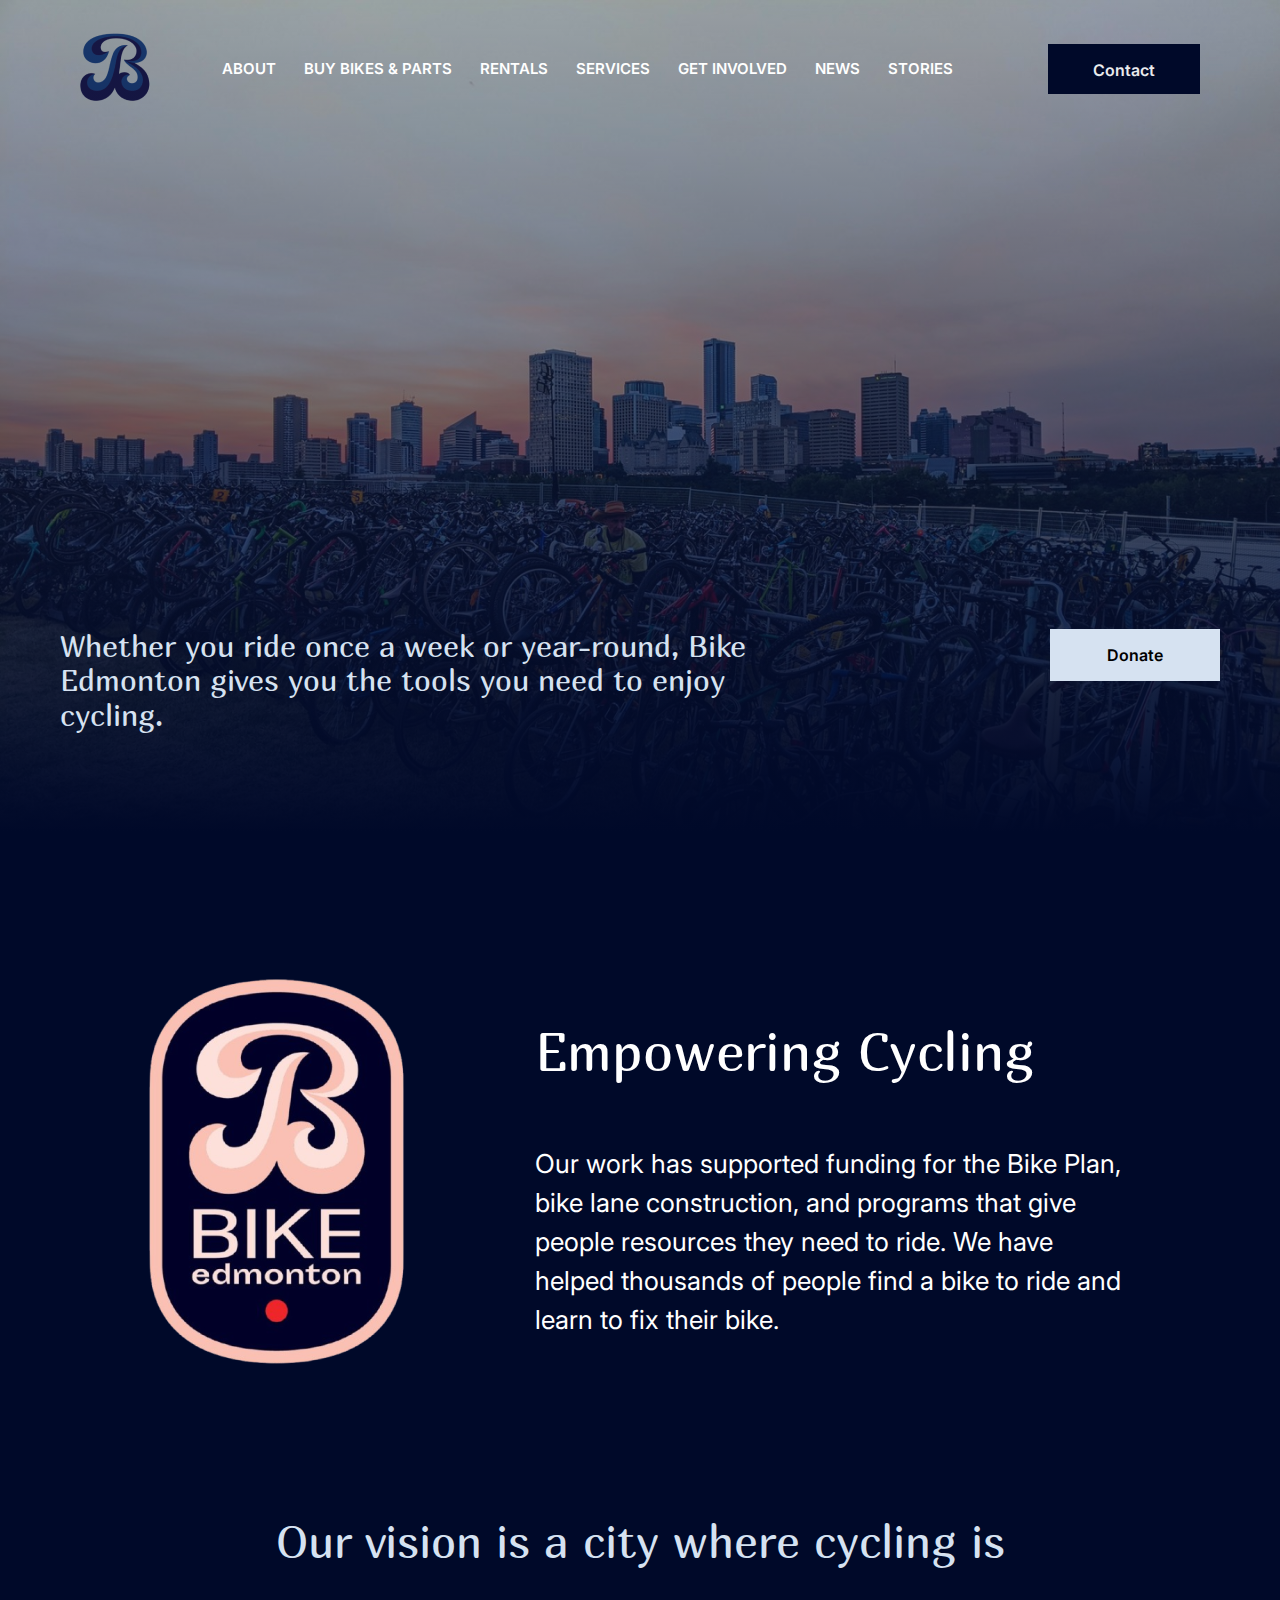
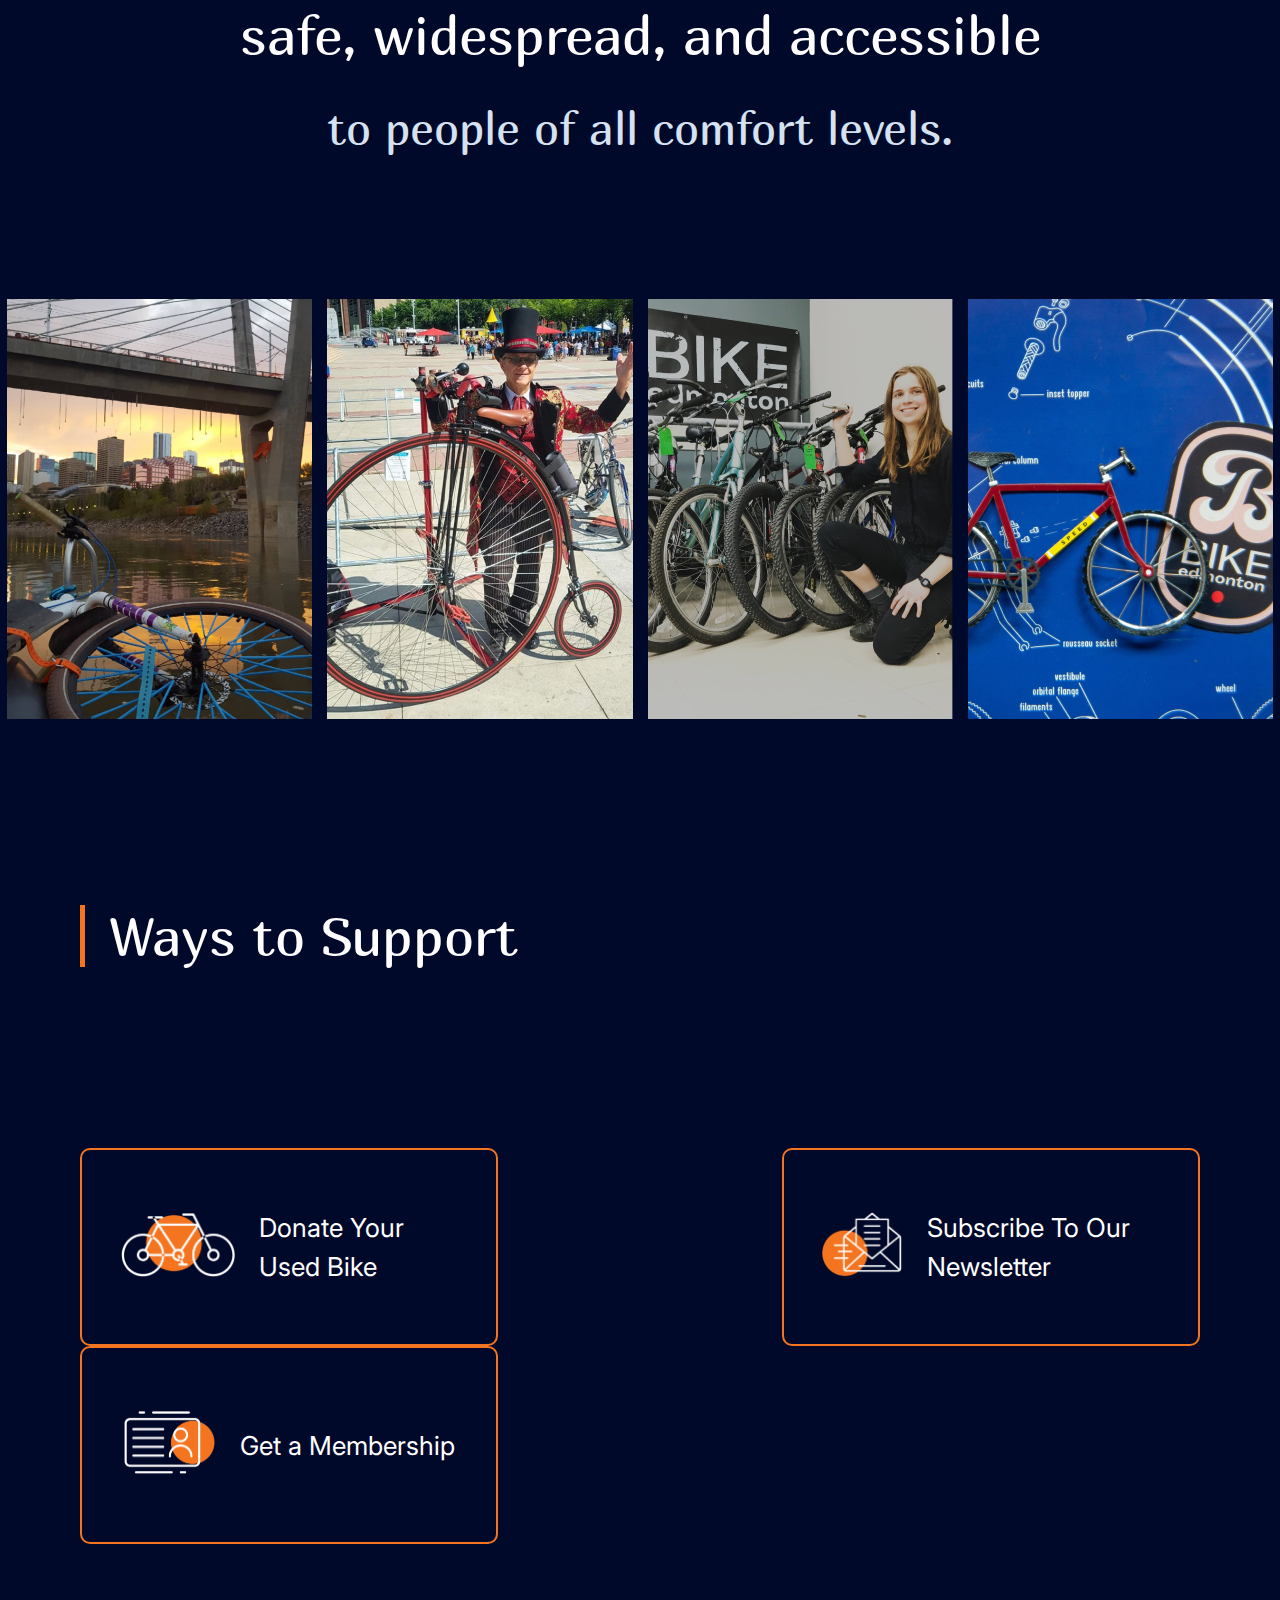
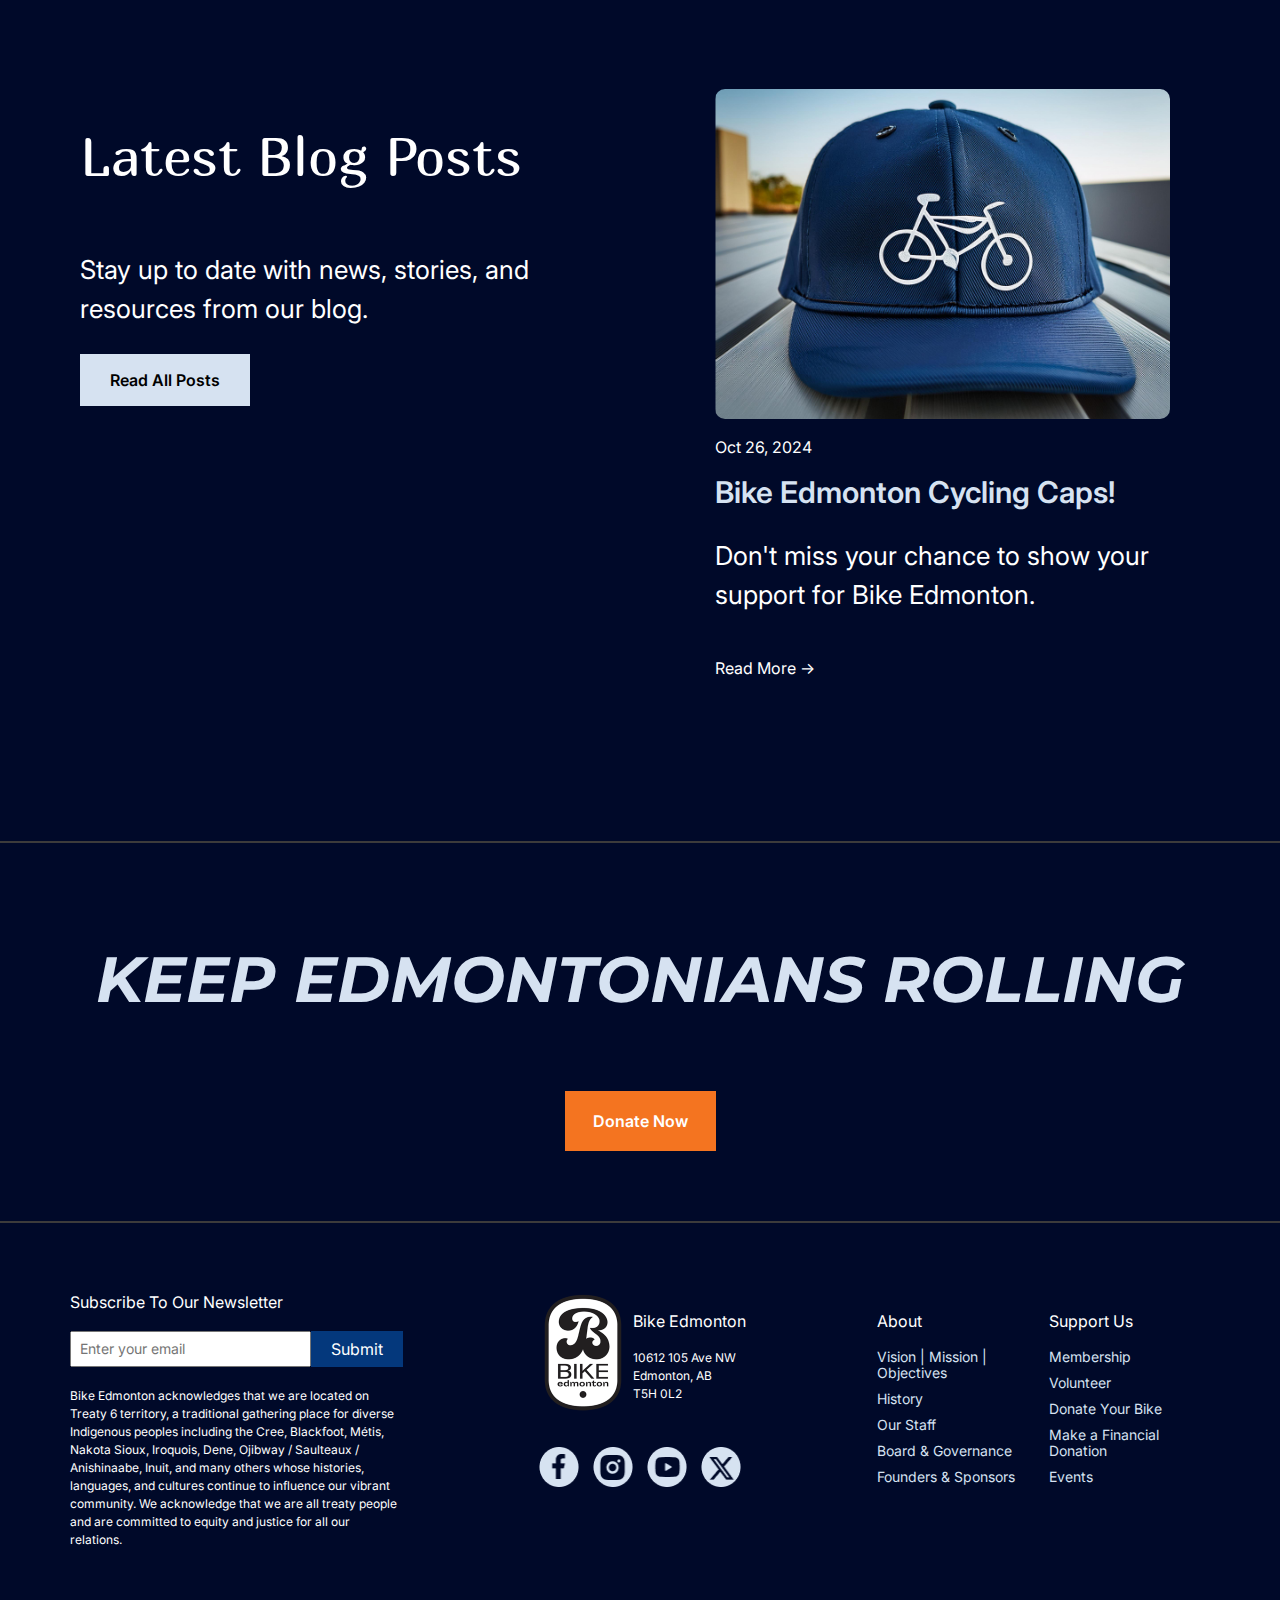
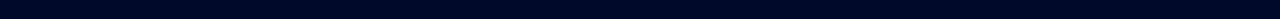
==== commit dfe705dd: "More media stuff" ====
--- a/index.html
+++ b/index.html
@@ -109,7 +109,7 @@
      <section class="padding-145 margin-default">
         <div class="title-line"><h1>Ways to Support</h1></div>
         <div class="padding-145">
-            <ul class="flex-row-evenly">
+            <ul class="flex-row-center">
                 <li class="btn-transparent flex-row-around">
                     <a href="#" class="flex-row-evenly">
                         <div><img src="images/bike icon-orange.png" class="icon-img"></div>
@@ -133,13 +133,29 @@
      </section>
 
      <!-- LATEST BLOG POSTS -->
-     <section class="padding-145 margin-default flex-row-start">
-        <div class="flex-column-left">
+     <section class="padding-145 margin-default flex-row-start hidden-mobile">
+        <div class="flex-column-left flex-1">
             <h1>Latest Blog Posts</h1>
             <p>Stay up to date with news, stories, and resources from our blog.</p>
             <button class="btn-light">Read All Posts</button>
         </div>
-        <div class="flex-column-left">
+        <div class="flex-column-left flex-1">
+            <div class="masked-rectangle"><img src="images/bikecapsai.png" class="blog-img"></div>
+            <p class="p-med">Oct 26, 2024</p>
+            <h3>Bike Edmonton Cycling Caps!</h3>
+            <p>Don't miss your chance to show your support for Bike Edmonton.</p>
+            <p class="p-med"><a href="#">Read More →</a></p>
+        </div>
+     </section>
+
+     <!-- MOBILE NAVIGATION -->
+     <section class="padding-145 margin-default flex-column-left hidden-desktop">
+        <div class="flex-column-left flex-1">
+            <h1>Latest Blog Posts</h1>
+            <p>Stay up to date with news, stories, and resources from our blog.</p>
+            <button class="btn-light">Read All Posts</button>
+        </div>
+        <div class="flex-column-left padding-145">
             <div class="masked-rectangle"><img src="images/bikecapsai.png" class="blog-img"></div>
             <p class="p-med">Oct 26, 2024</p>
             <h3>Bike Edmonton Cycling Caps!</h3>
--- a/styles/style.css
+++ b/styles/style.css
@@ -156,7 +156,7 @@
 
 .btn-transparent {
     border: 2px solid #F47420;
-    width: 358px;
+    width: 340px;
     height: 150px;
     padding: 22px 37px;
     border-radius: 10px;
@@ -210,15 +210,15 @@
     flex-direction: row;
     justify-content: space-between;
     align-items: center;
+    flex-wrap: wrap;
 }
 
 .flex-row-start {
     display: flex;
     flex-direction: row;
-    justify-content: space-around;
+    justify-content: space-center;
     align-items: start;
-    gap: 218px;
-    flex-wrap: wrap;
+    gap: 150px;
 }
 
 .flex-row-around {
@@ -235,7 +235,6 @@
     justify-content: space-evenly;
     align-items: center;
     gap: 24px;
-    flex-wrap: wrap;
 }
 
 .flex-row-center-footerc {
@@ -266,6 +265,10 @@
     flex-direction: column;
     align-items: center;
     justify-content: center;
+}
+
+.flex-1 {
+    flex: 1;
 }
 
 /* HEADER */
@@ -371,17 +374,17 @@
     transform: translate(-50%, -58%);
 }
 
-.footer-1 {
-    width: 100%;
-    padding: 24px 0px 70px 0px;
-    border-top: 2px solid #3C3B3B;
-}
-
 /* FOOTER */
 /* Footer Styles */
 .footer {
     background-color: #000929;
     color: #959595;
+}
+
+.footer-1 {
+    width: 100%;
+    padding: 24px 0px 70px 0px;
+    border-top: 2px solid #3C3B3B;
 }
 
 /* Footer 2 - left */
@@ -451,7 +454,7 @@
     display: none;
 }
 
-@media screen and (max-width: 480px) {
+@media screen and (max-width: 768px) {
 
     .hidden-mobile {
         display: none;
@@ -466,6 +469,36 @@
     .flex-row-around li {
         width: 45%;  /* Adjust width to fit two tiles per row */
         margin-bottom: 35px;  /* Add space between the rows */
+    }
+
+    .flex-row-around {
+        flex-direction: column; /* Stack tiles vertically */
+        align-items: center; /* Center the tiles horizontally */
+        justify-content: center; /* Center tiles vertically if necessary */
+        gap: 20px; /* Add space between stacked tiles */
+    }
+
+    .flex-row-around li {
+        width: 90%; /* Make tiles responsive */
+        max-width: 350px; /* Limit the max width for smaller screens */
+    }
+
+    .flex-row-evenly {
+        gap: 10px;
+        flex-direction: column; /* Stack image and text vertically */
+        text-align: center; /* Center-align the content for better appearance */
+    }
+
+    .flex-column-left {
+        align-items: center; /* Center text alignment */
+    }
+
+    .flex-row-start {
+        gap: 30px; /* Reduce gap for very small screens */
+    }
+
+    .flex-column-left h1 {
+        font-size: 22px; /* Further reduce font size for small screens */
     }
 
     /* PADDING */
@@ -504,13 +537,13 @@
         width: 100%; /* Adjust text width to fit smaller screens */
     }
 
-    .flex-row-around {
-        flex-direction: column; /* Stack image and text vertically */
-        text-align: center; /* Center-align the content for better appearance */
-    }
-
-    .flex-column-left {
-        align-items: center; /* Center text alignment */
+    .blog-img {
+        width: 100%; /* Ensure image fits the container */
+        max-width: 320px; /* Set a max-width for smaller screens */
+    }
+
+    .masked-rectangle {
+        max-width: 320px; /* Adjust the masked container for very small screens */
     }
 
     /* TYPOGRAPHY */
@@ -540,10 +573,75 @@
     }
 
     .all-caps {
-        font-size: 12px; /* Reduced from 15px */
+        font-size: 12px; /* Reduced frm 15px */
     }
 
     .graphic-txt {
         font-size: 40px; /* Reduced from 64px */
     }
+
+    /* FOOTER */
+    .footer-1 {
+        padding: 24px 0px 50px 0px; /* Reduce padding for smaller screens */
+        text-align: center; /* Center the text */
+    }
+
+    /* Footer 2 */
+    .footer2 {
+        display: flex;
+        flex-direction: column; /* Stack the columns vertically */
+        gap: 30px; /* Reduce gap between the sections */
+        padding: 30px;
+    }
+
+    /* Footer 2 - left (Newsletter) */
+    .footer-newsletter {
+        text-align: center;
+    }
+
+    .footer-newsletter form {
+        display: flex;
+        flex-direction: column;
+        align-items: center;
+        margin: 20px 0;
+    }
+
+    .footer-newsletter .form-field {
+        width: 100%;
+        max-width: 300px; /* Set a max-width for the input field */
+        margin-bottom: 10px;
+    }
+
+    /* Footer 2 - center (Contact Info) */
+    .footer-contact {
+        display: flex;
+        flex-direction: column;
+        align-items: center;
+    }
+
+    .contact-info {
+        display: flex;
+        flex-direction: column; /* Stack the items vertically */
+        text-align: center;
+    }
+
+    .contact-info p {
+        text-align: center; /* Center the contact info */
+    }
+
+    .social-media {
+        display: flex;
+        justify-content: center;
+        margin-top: 10px;
+    }
+
+    .social-media img {
+        margin: 10px 5px;
+    }
+
+    /* Footer 2 - right (Links) */
+    .footer-links {
+        display: none; /* Hide the links section */
+    }
+
 }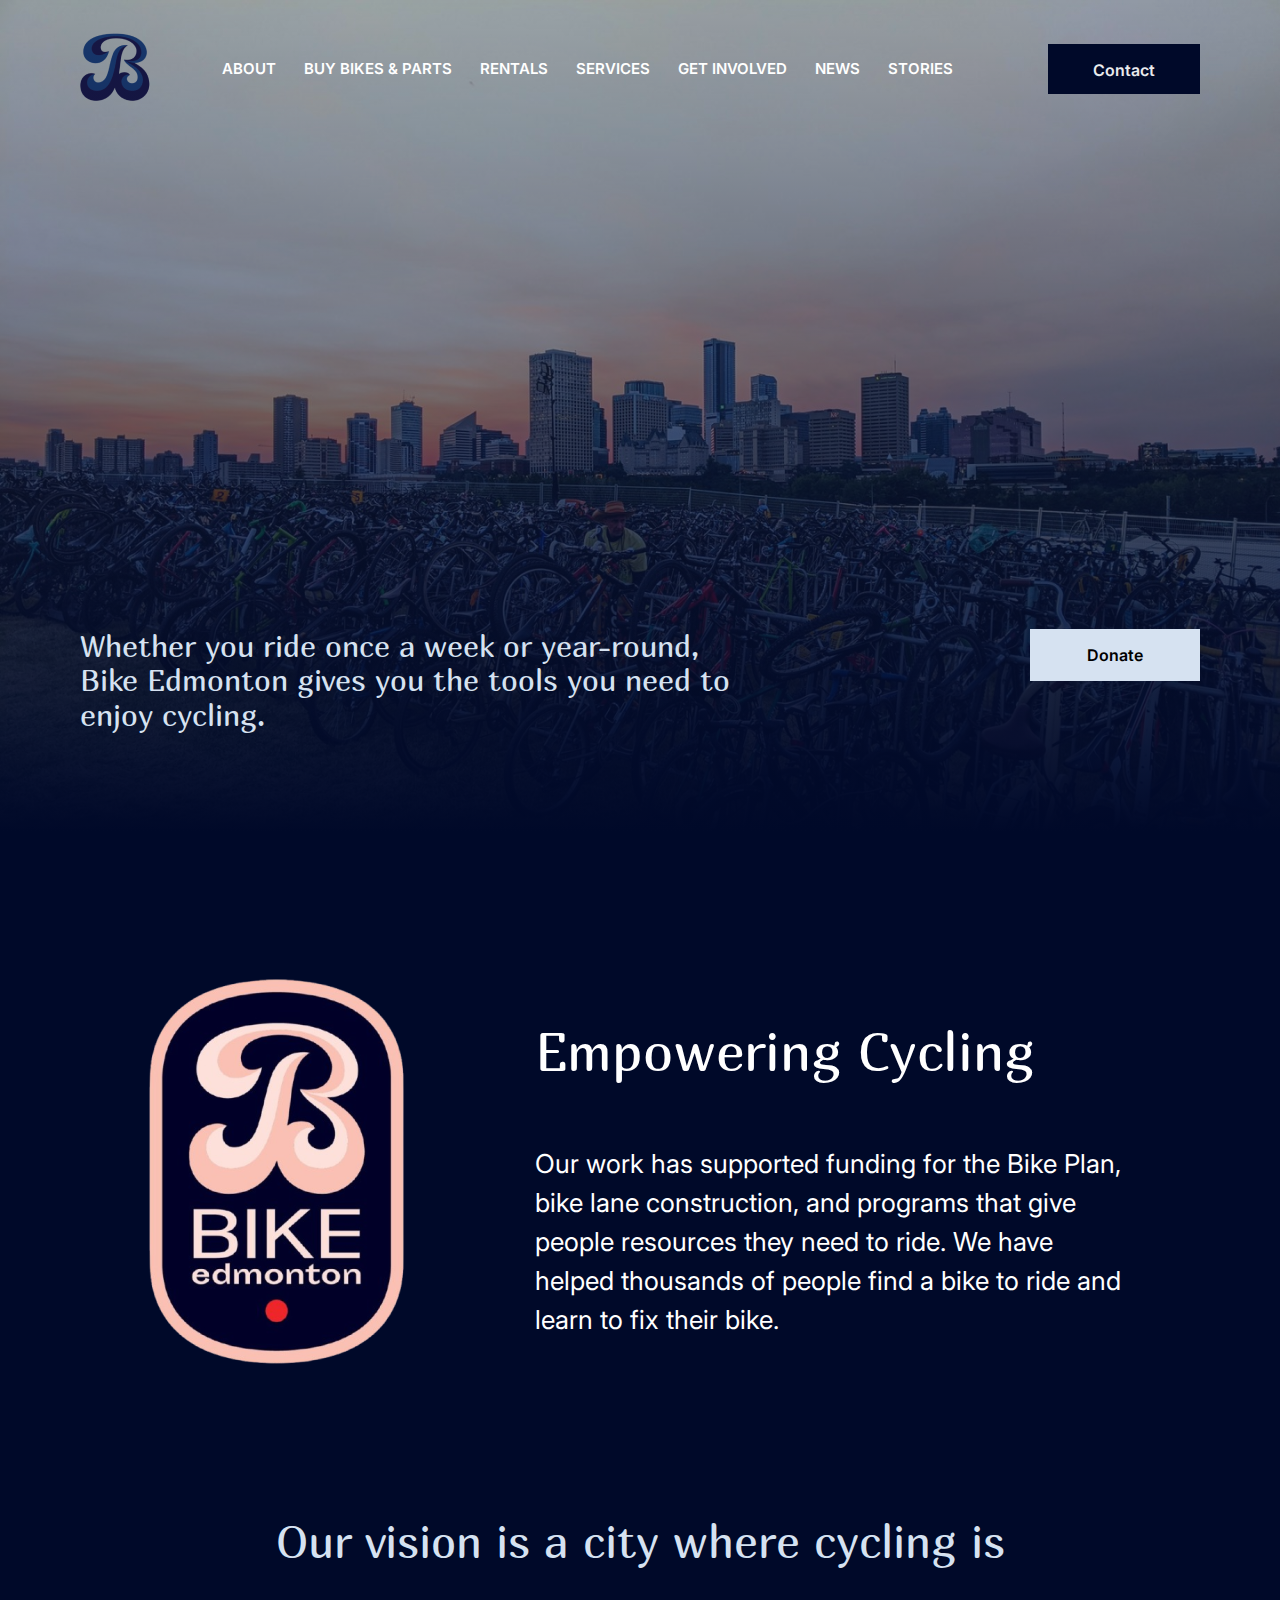
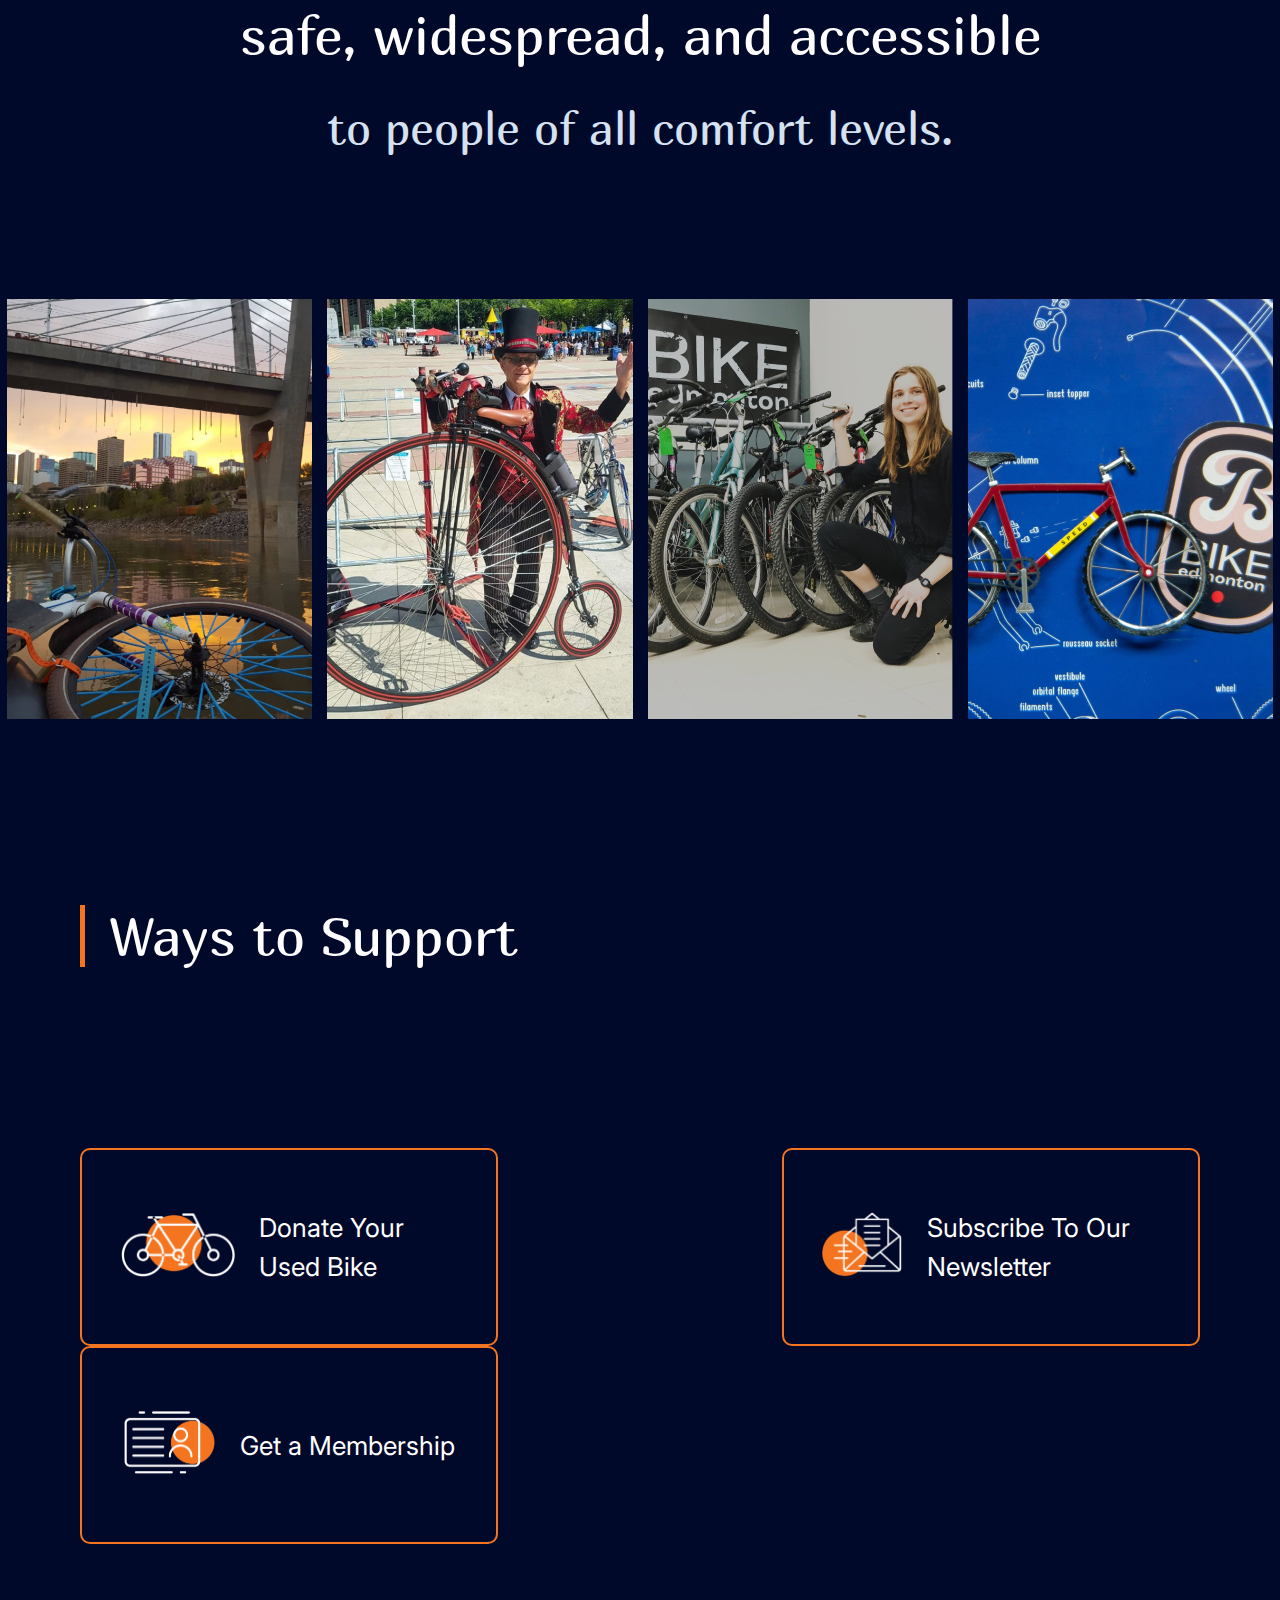
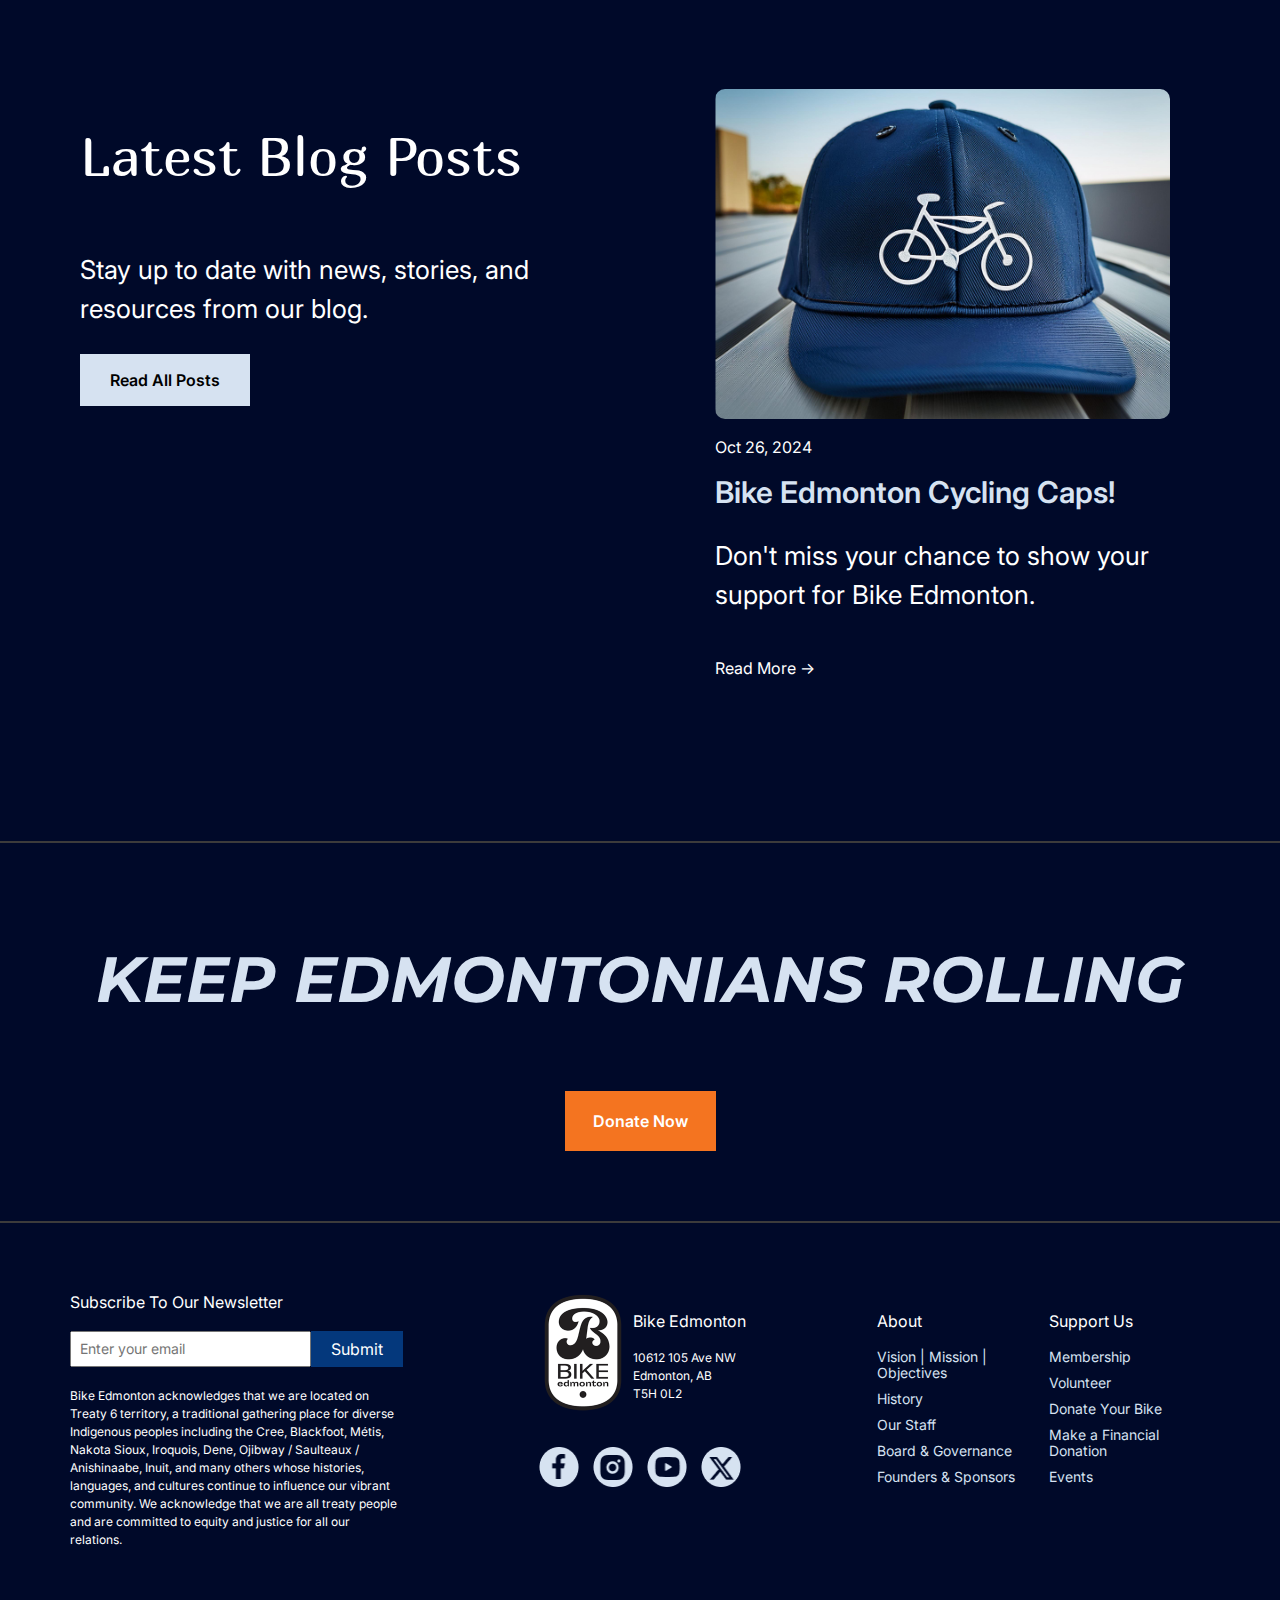
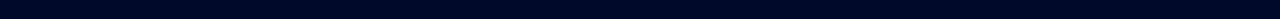
==== commit 51b7d9d5: "media queries done" ====
--- a/index.html
+++ b/index.html
@@ -37,7 +37,7 @@
         </header>
     
     <!-- MOBILE NAVIGATION -->
-    <nav id="top-nav" class="margin-default flex-row-center hidden-desktop">
+    <nav id="hamburger-nav" class="margin-default flex-row-center hidden-desktop">
         <div id="be-logo"><a href="index.html"><img src="images/bikeedmlogo-navy.png"></a></div>
 
         <div><!-- HAMBURGER --> 
--- a/styles/style.css
+++ b/styles/style.css
@@ -317,7 +317,7 @@
     display: flex;
     justify-content: space-between;
     align-items: flex-start; /* Push items upwards */
-    padding: 30px 60px 100px; /* Adjust padding for better spacing */
+    padding: 30px 80px 100px; /* Adjust padding for better spacing */
     z-index: 2;
     flex-wrap: wrap;
 }
@@ -326,6 +326,7 @@
 .hero-txt {
     font-size: 30px;
     width: 60%;
+    z-index: 2;
 }
 
 .gradient {
@@ -454,7 +455,7 @@
     display: none;
 }
 
-@media screen and (max-width: 768px) {
+@media screen and (max-width: 1023px) {
 
     .hidden-mobile {
         display: none;
@@ -462,6 +463,10 @@
 
     .hidden-desktop {
         display: flex;
+    }
+
+    #hamburger-nav {
+        margin: 0 80px;
     }
     
     /* LAYOUT */
@@ -501,9 +506,13 @@
         font-size: 22px; /* Further reduce font size for small screens */
     }
 
-    /* PADDING */
+    /* PADDING & MARGIN*/
     .padding-145 {
         padding: 50px 0px 0px 0px; /* Reduce top padding for mobile */
+    }
+
+    .margin-default{
+        margin: 0 30px;
     }
 
     /* HERO */
@@ -601,8 +610,8 @@
 
     .footer-newsletter form {
         display: flex;
-        flex-direction: column;
-        align-items: center;
+        flex-direction: row;
+        align-items: start;
         margin: 20px 0;
     }
 
@@ -621,7 +630,7 @@
 
     .contact-info {
         display: flex;
-        flex-direction: column; /* Stack the items vertically */
+        flex-direction: row; /* Stack the items vertically */
         text-align: center;
     }
 
@@ -644,4 +653,259 @@
         display: none; /* Hide the links section */
     }
 
-}+}
+
+/* LAPTOP */
+
+@media screen and (max-width: 1279px) and (min-width: 1024px) {
+    /* Header adjustment for medium screens */
+    .hidden-mobile {
+        display: flex;  /* Show desktop navigation */
+    }
+
+    .hidden-desktop {
+        display: none;  /* Hide hamburger menu */
+    }
+
+    /* Header adjustments */
+    .header-nav {
+        padding: 0 10px;  /* Adjust padding to ensure content is centered */
+    }
+
+    /* Top Nav adjustments */
+    #top-nav {
+        display: flex;
+        justify-content: space-around;
+        align-items: center;
+        width: 100%;
+    }
+
+    #be-logo img {
+        height: 40px;  /* Resize logo */
+    }
+
+    #top-nav ul {
+        display: flex;
+        justify-content: space-between;
+        align-items: center;
+        width: auto;
+    }
+
+    #top-nav ul li {
+        margin: 0 10px;  /* Reduce space between items */
+    }
+
+    #top-nav ul li a {
+        font-size: 12px;  /* Smaller font size */
+    }
+
+    #top-nav button.btn-dark {
+        width: 100px;
+        padding: 8px 10px;
+        font-size: 12px;
+    }
+
+    .margin-default {
+        margin: 0 20px;  /* Margin adjustment */
+    }
+}
+
+/* DESKTOP - Larger screens (1280px and above) */
+@media screen and (max-width: 1440px) and (min-width: 1280px) {
+    .hidden-mobile {
+        display: flex;  /* Show desktop navigation */
+    }
+
+    .hidden-desktop {
+        display: none;  /* Hide hamburger menu */
+    }
+}
+
+/* LAYOUT - Larger screens (1440px and above) */
+@media screen and (min-width: 1441px) {
+    
+    /* Flex row adjustments for large screens */
+    .flex-row-around li {
+        width: 30%;  /* Increase width to allow 3 tiles per row */
+        margin-bottom: 50px;  /* Add more space between the rows */
+    }
+
+    .flex-row-around {
+        flex-direction: row; /* Display tiles in a row for large screens */
+        align-items: stretch; /* Stretch the items to fill the available space */
+        justify-content: space-between; /* Ensure even spacing between items */
+        gap: 30px; /* Increase gap between tiles */
+    }
+
+    .flex-row-around li {
+        width: 30%; /* Increase width of individual tiles for larger screens */
+        max-width: none; /* Remove the max-width constraint */
+    }
+
+    .flex-row-evenly {
+        gap: 20px;
+        flex-direction: row; /* Display images and text in a row */
+        text-align: center; /* Keep content centered */
+    }
+
+    .flex-column-left {
+        align-items: center; /* Center text alignment */
+    }
+
+    .flex-row-start {
+        gap: 40px; /* Increase gap for large screens */
+    }
+
+    .flex-column-left h1 {
+        font-size: 36px; /* Increase font size for large screens */
+    }
+
+    /* PADDING & MARGIN */
+    .padding-145 {
+        padding: 80px 0px 0px 0px; /* Increase top padding for large screens */
+    }
+
+    .margin-default {
+        margin: 0 80px; /* Increase margins for large screens to center content better */
+    }
+
+    /* HERO */
+    #hero-img {
+        height: 800px; /* Increase hero image height for larger screens */
+        background-position: center; /* Center the background */
+    }
+
+    .hero-content {
+        flex-direction: row; /* Display content in a row for large screens */
+        align-items: center; /* Align content vertically in the center */
+    }
+
+    .hero-txt {
+        width: 50%; /* Make text take up half the screen */
+        margin-bottom: 30px; /* Increase space between text and button */
+    }
+
+    .hero-content button {
+        margin-left: 20px; /* Space out the button more from the text */
+        align-self: flex-start; /* Align the button to the left */
+    }
+
+    /* EMPOWERING */
+    .pink-logo {
+        height: 250px; /* Increase logo size */
+        width: auto; /* Maintain aspect ratio */
+    }
+
+    .empowering-txt {
+        width: 50%; /* Allow text to take up more space */
+    }
+
+    .blog-img {
+        width: 100%; /* Ensure image fits container */
+        max-width: 450px; /* Set a larger max-width */
+    }
+
+    .masked-rectangle {
+        max-width: 450px; /* Increase max-width for larger screens */
+    }
+
+    /* TYPOGRAPHY */
+    h1 {
+        font-size: 50px; /* Increase font size for large screens */
+    }
+
+    h2 {
+        font-size: 40px; /* Increase font size for large screens */
+    }
+
+    h3, h4 {
+        font-size: 28px; /* Increase font size for large screens */
+    }
+
+    p {
+        font-size: 22px; /* Increase font size for readability */
+        line-height: 150%; /* Adjust line height for large text */
+    }
+
+    .p-sm {
+        font-size: 14px; /* Increase small text size */
+    }
+
+    .p-med {
+        font-size: 18px; /* Increase medium text size */
+    }
+
+    .all-caps {
+        font-size: 16px; /* Increase all-caps font size */
+    }
+
+    .graphic-txt {
+        font-size: 70px; /* Increase graphic text size */
+    }
+
+    /* FOOTER */
+    .footer-1 {
+        padding: 40px 0px 70px 0px; /* Increase padding for large screens */
+        text-align: center; /* Center the text */
+    }
+
+    /* Footer 2 */
+    .footer2 {
+        display: flex;
+        flex-direction: row; /* Display footer sections in a row */
+        gap: 50px; /* Increase gap between the sections */
+        padding: 50px;
+    }
+
+    /* Footer 2 - left (Newsletter) */
+    .footer-newsletter {
+        text-align: center;
+    }
+
+    .footer-newsletter form {
+        display: flex;
+        flex-direction: row;
+        align-items: center; /* Align input fields and buttons side by side */
+        margin: 20px 0;
+    }
+
+    .footer-newsletter .form-field {
+        width: 100%;
+        max-width: 400px; /* Increase width of form fields */
+        margin-bottom: 20px;
+    }
+
+    /* Footer 2 - center (Contact Info) */
+    .footer-contact {
+        display: flex;
+        flex-direction: row;
+        align-items: center; /* Align items side by side */
+    }
+
+    .contact-info {
+        display: flex;
+        flex-direction: row; /* Stack the items horizontally */
+        text-align: center;
+    }
+
+    .contact-info p {
+        text-align: center;
+    }
+
+    .social-media {
+        display: flex;
+        justify-content: center;
+        margin-top: 20px; /* Increase margin to separate from content */
+    }
+
+    .social-media img {
+        margin: 15px 10px; /* Increase spacing between social icons */
+    }
+
+    /* Footer 2 - right (Links) */
+    .footer-links {
+        display: flex;
+        flex-direction: row;
+        gap: 30px; /* Increase gap between footer links */
+    }
+}
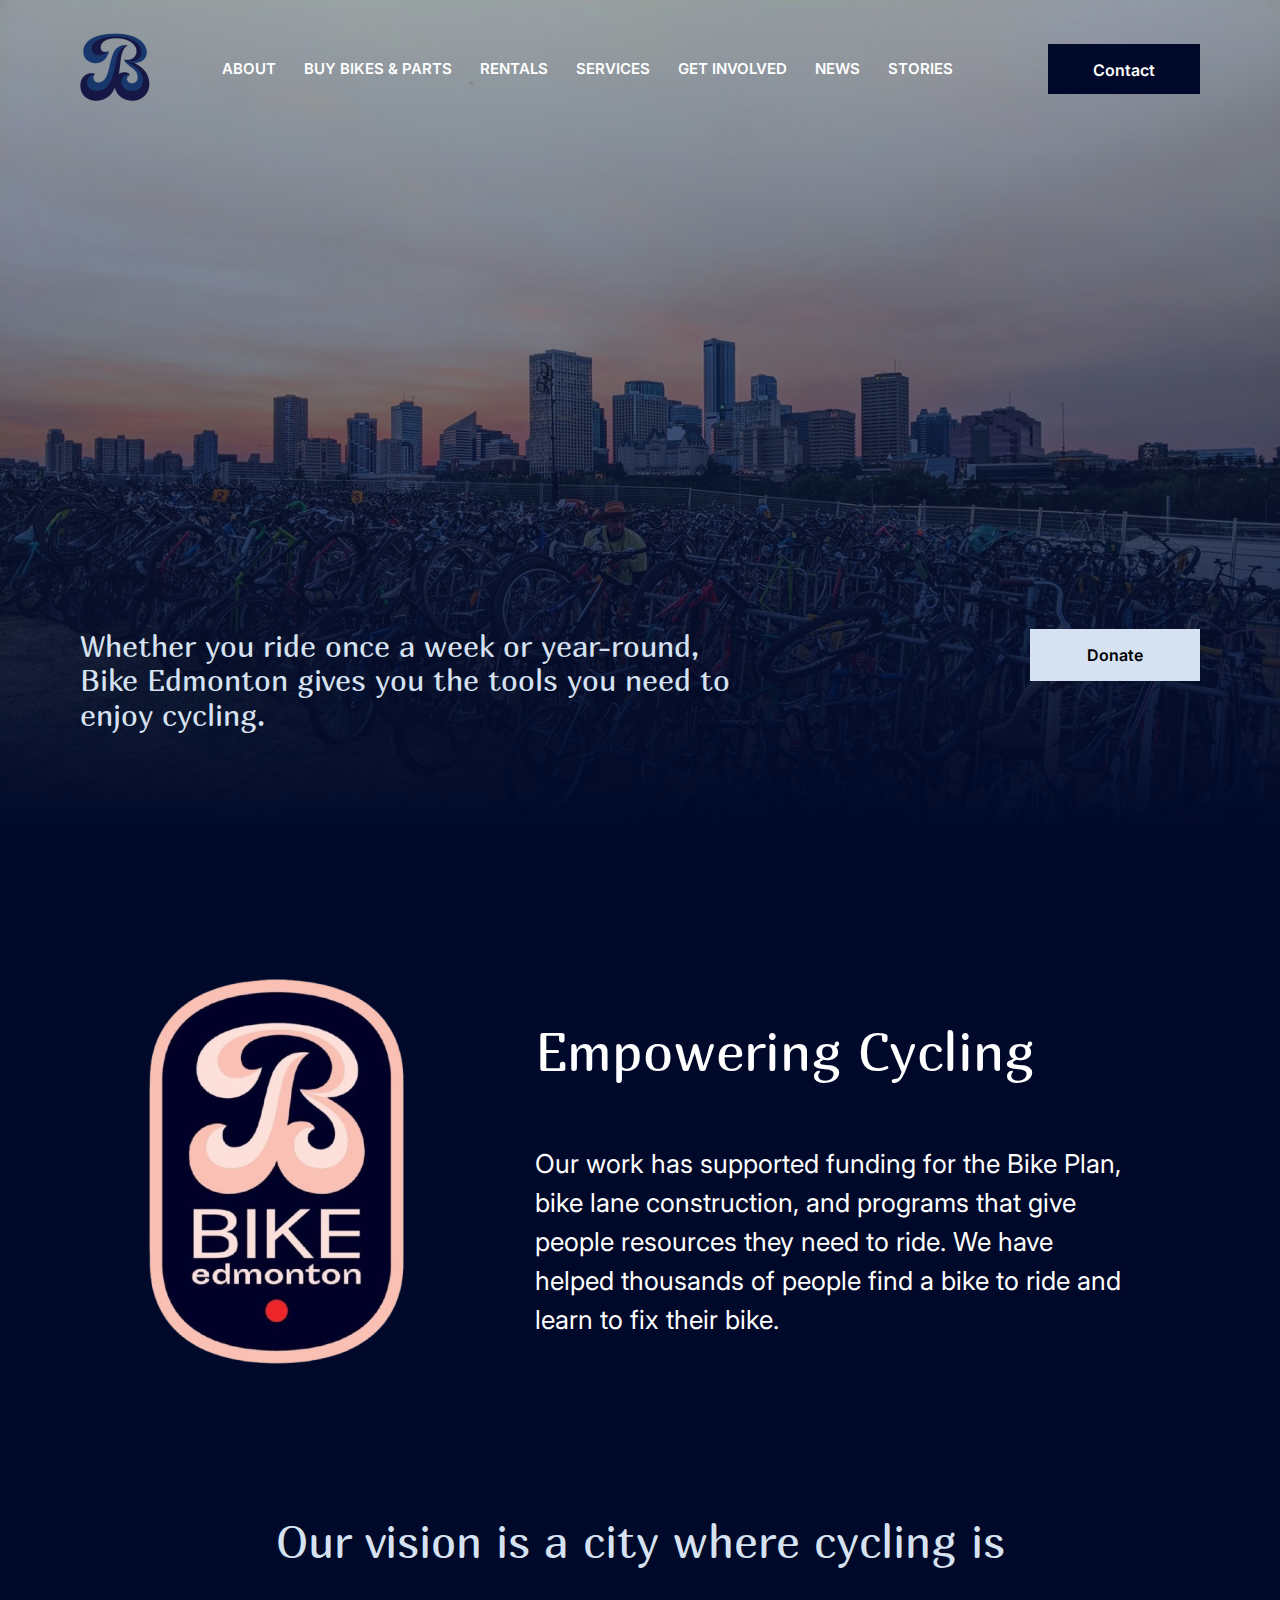
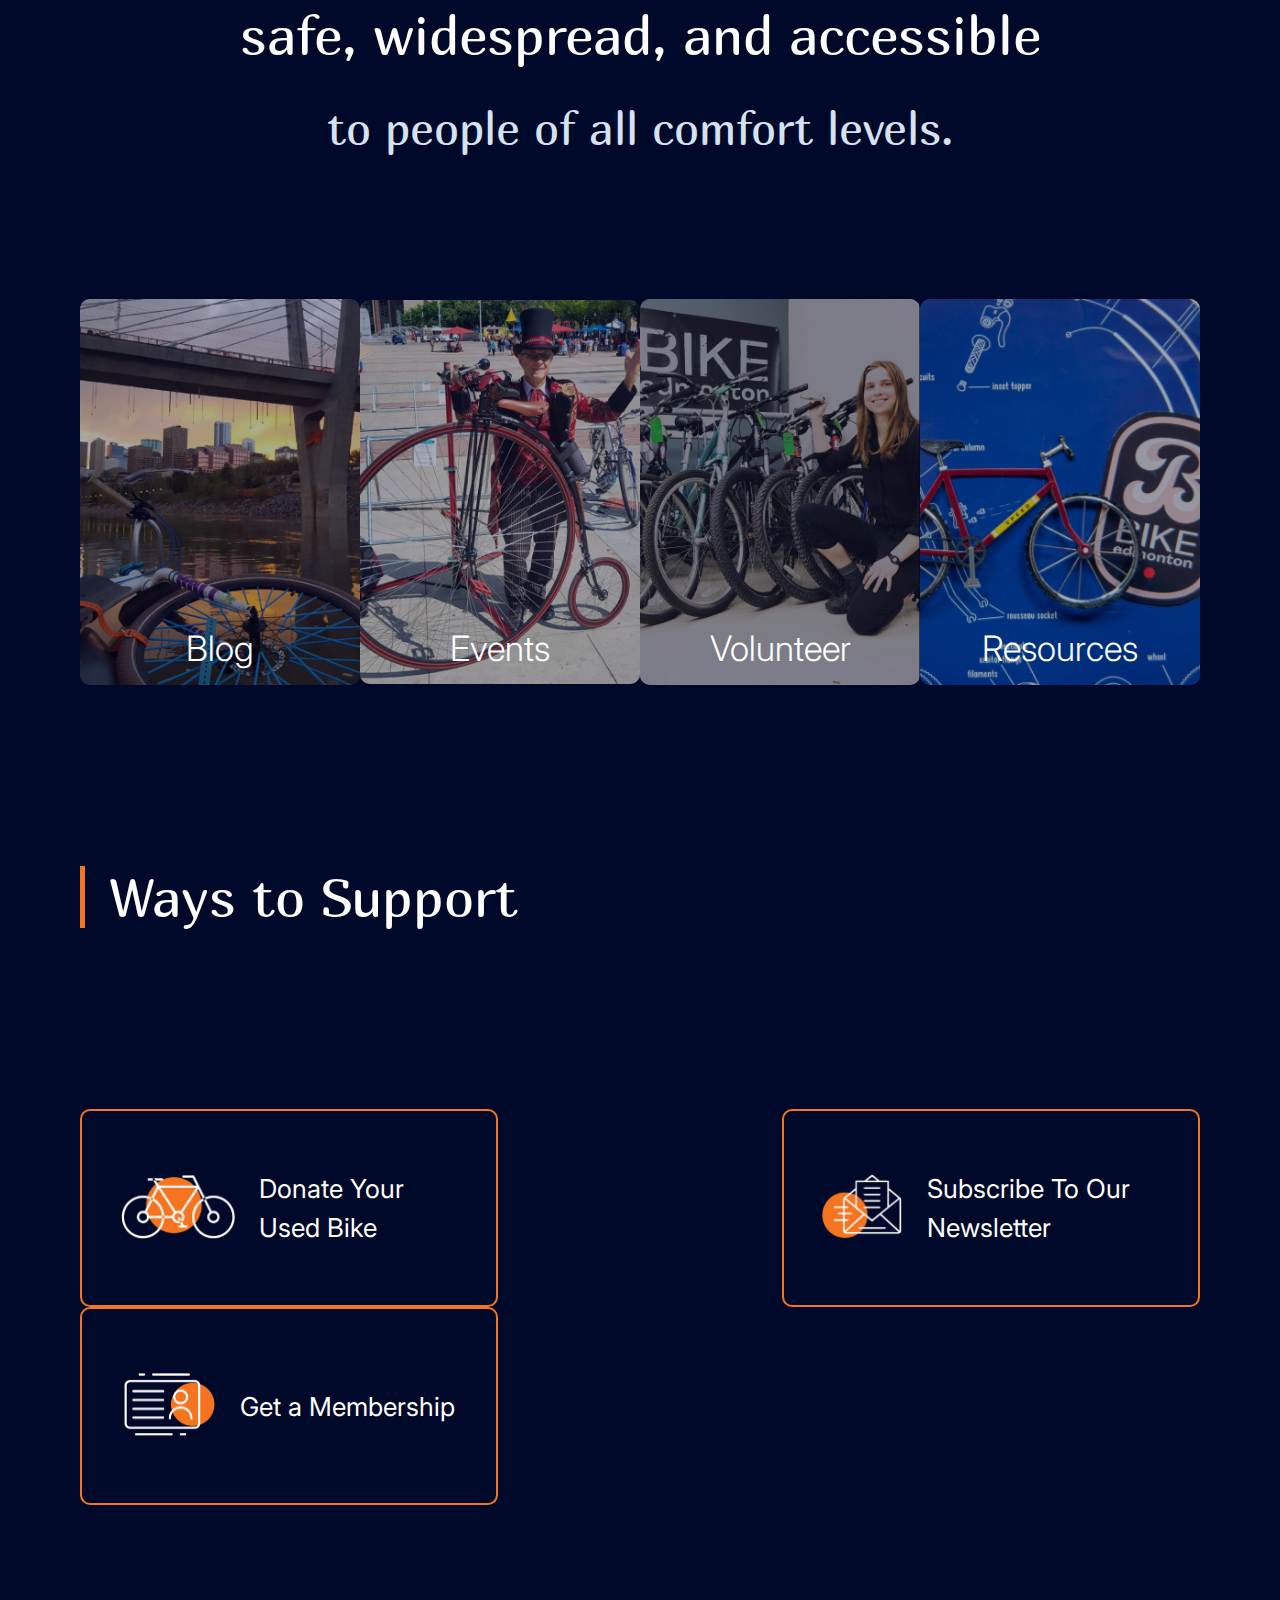
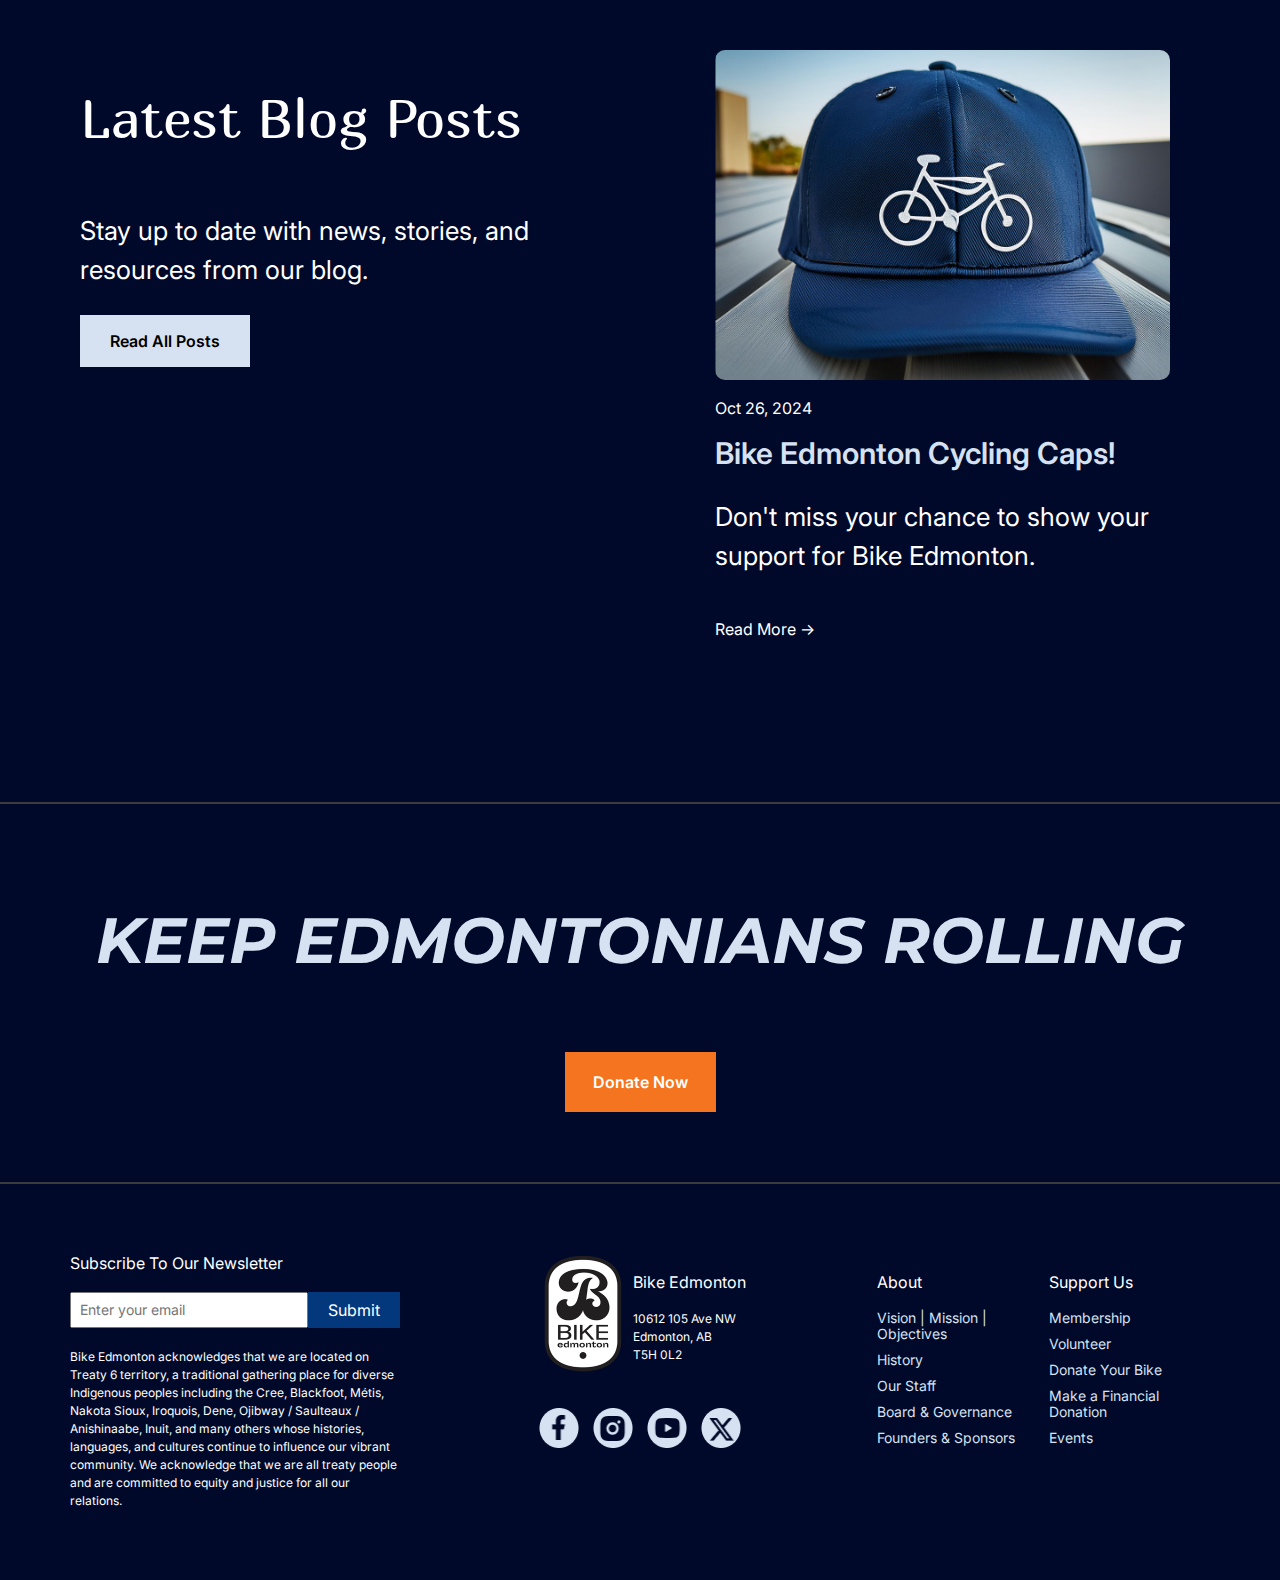
==== commit 6808b681: "Done!" ====
--- a/index.html
+++ b/index.html
@@ -22,12 +22,12 @@
         <div class="gradient"></div>
         <header class="margin-default header-nav">
             <nav id="top-nav" class="flex-row-center hidden-mobile">
-                <div id="be-logo"><img src="images/bikeedmlogo-navy.png"></div>
+                <div id="be-logo"><a href="index.html"><img src="images/bikeedmlogo-navy.png"></a></div>
                 <ul>
                     <li class="all-caps"><a href="about.html">About</a></li>
                     <li class="all-caps"><a href="buy.html">Buy Bikes & Parts</a></li>
                     <li class="all-caps"><a href="#">Rentals</a></li>
-                    <li class="all-caps"><a href="#">Services</a></li>
+                    <li class="all-caps"><a href="services.html">Services</a></li>
                     <li class="all-caps"><a href="#">Get Involved</a></li>
                     <li class="all-caps"><a href="#">News</a></li>
                     <li class="all-caps"><a href="#">Stories</a></li>
@@ -77,31 +77,49 @@
         </div>
      </section>
 
-    <!-- TILES SECTION -->
+    <!-- TILE SECTION -->
     <section class="padding-145">
-        <div>
-            <ul class="flex-row-around">
-                <li>
-                    <a href="#">
-                        <img src="images/blog-tile.png">
-                    </a>
-                </li>
-                <li>
-                    <a href="#">
-                        <img src="images/event-tile.png">
-                    </a>
-                </li>
-                <li>
-                    <a href="#">
-                        <img src="images/volunteer-tile.png">
-                    </a>
-                </li>
-                <li>
-                    <a href="#">
-                        <img src="images/resources-tile.png">
-                    </a>
-                </li>
-            </ul>
+        <div class="margin-default">
+            <div id="categories">
+                <ul class="index-tiles-grid">
+                    <li>
+                        <a href="#" class="tile1">
+                            <div class="tile-content">
+                                <img src="images/blog-tile.png" class="masked-tile">
+                                <div class="tile-overlay"></div>
+                                <p class="tile-text">Blog</p>
+                            </div>
+                        </a>
+                    </li>
+                    <li>
+                        <a href="#" class="tile2">
+                            <div class="tile-content">
+                                <img src="images/event-tile.png" class="masked-tile">
+                                <div class="tile-overlay"></div>
+                                <p class="tile-text">Events</p>
+                            </div>
+                        </a>
+                    </li>
+                    <li>
+                        <a href="#" class="tile3">
+                            <div class="tile-content">
+                                <img src="images/volunteer-tile.png" class="masked-tile">
+                                <div class="tile-overlay"></div>
+                                <p class="tile-text">Volunteer</p>
+                            </div>
+                        </a>
+                    </li>
+                    <li>
+                        <a href="#" class="tile4">
+                            <div class="tile-content">
+                                <img src="images/resources-tile.png" class="masked-tile">
+                                <div class="tile-overlay"></div>
+                                <p class="tile-text">Resources</p>
+                            </div>
+                        </a>
+                    </li>
+                </ul>
+            </div>
         </div>
     </section>
 
--- a/styles/style.css
+++ b/styles/style.css
@@ -137,6 +137,12 @@
     letter-spacing: normal;
     outline: none;
     border-style: none;
+    z-index: 2;
+    cursor: pointer;
+}
+.btn-dark:hover {
+    background-color: #FDE0DA;
+    color: black;
 }
 
 .btn-orange {
@@ -152,6 +158,12 @@
     letter-spacing: normal;
     outline: none;
     border-style: none;
+    cursor: pointer;
+}
+
+.btn-orange:hover {
+    background-color: #04387C;
+    color: white;
 }
 
 .btn-transparent {
@@ -178,7 +190,6 @@
 }
 
 .form-field {
-    flex: 1;
     padding: 8px;
     font-size: 14px;
 }
@@ -274,6 +285,7 @@
 /* HEADER */
 #be-logo {
     width: 70px;
+    z-index: 10;
 }
 
 #top-nav ul {
@@ -306,18 +318,18 @@
     background-position: center;
     background-repeat: no-repeat;
     display: grid;
-    grid-template-rows: auto 1fr auto; /* Header, space, content */
+    grid-template-rows: auto 1fr auto; 
     position: relative; 
     height: 832px;
-    color: white; /* For text visibility over the image */
+    color: white;
 }
 
 .hero-content {
     grid-row: 3; 
     display: flex;
     justify-content: space-between;
-    align-items: flex-start; /* Push items upwards */
-    padding: 30px 80px 100px; /* Adjust padding for better spacing */
+    align-items: flex-start;
+    padding: 30px 80px 100px;
     z-index: 2;
     flex-wrap: wrap;
 }
@@ -348,6 +360,83 @@
     width: 600px;
 }
 
+/* CATEGORY TILES */
+
+.index-tiles-grid {
+    height: auto;
+    display: grid;
+    grid-template-rows: 1fr;
+    grid-template-columns: 1fr 1fr 1fr 1fr;
+    align-items: center;
+    justify-content: center;
+    place-items: center;
+    text-align: center;
+    column-gap: 20x;
+    row-gap: 70px;
+}
+
+.tile-content {
+    position: relative;
+    width: 100%;
+    height: 100%;
+    overflow: hidden;
+    border-radius: 10px; /* Ensures the overlay matches the tile's rounded corners */
+}
+
+.masked-tile {
+    width: 100%;
+    height: auto;
+    display: block;
+}
+
+.masked-tile img {
+    width: 100%;
+    height: 100%;
+    object-fit: cover; /* Ensures the image fills the tile */
+    position: relative;
+}
+
+.tile-overlay {
+    position: absolute;
+    top: 0;
+    left: 0;
+    width: 100%;
+    height: 100%;
+    background: rgba(0, 1, 44, 0.33); /* Semi-transparent dark overlay */
+    border-radius: 10px; /* Matches the tile's rounded corners */
+    z-index: 1; /* Ensures the overlay is on top of the image */
+}
+
+.tile-text {
+    position: absolute;
+    bottom: -30px;
+    left: 50%;
+    transform: translateX(-50%);
+    color: white;
+    font-size: 35px;
+    font-weight: 300;
+    z-index: 2; /* Ensures the text is above the overlay */
+    text-align: center;
+    padding: 5px 10px;
+}
+
+.tile1 {
+    grid-column: 1;
+    grid-row: 1;
+}
+.tile2 {
+    grid-column: 2;
+    grid-row: 1;
+}
+.tile3 {
+    grid-column: 3;
+    grid-row: 1;
+}
+.tile4 {
+    grid-column: 4;
+    grid-row: 1;
+}
+
 /* WAYS TO SUPPORT */
 .icon-img {
     height: 65px;
@@ -376,7 +465,6 @@
 }
 
 /* FOOTER */
-/* Footer Styles */
 .footer {
     background-color: #000929;
     color: #959595;
@@ -472,43 +560,43 @@
     /* LAYOUT */
 
     .flex-row-around li {
-        width: 45%;  /* Adjust width to fit two tiles per row */
-        margin-bottom: 35px;  /* Add space between the rows */
+        width: 45%;
+        margin-bottom: 35px;
     }
 
     .flex-row-around {
-        flex-direction: column; /* Stack tiles vertically */
-        align-items: center; /* Center the tiles horizontally */
-        justify-content: center; /* Center tiles vertically if necessary */
-        gap: 20px; /* Add space between stacked tiles */
+        flex-direction: column;
+        align-items: center;
+        justify-content: center;
+        gap: 20px;
     }
 
     .flex-row-around li {
-        width: 90%; /* Make tiles responsive */
-        max-width: 350px; /* Limit the max width for smaller screens */
+        width: 90%;
+        max-width: 350px;
     }
 
     .flex-row-evenly {
         gap: 10px;
-        flex-direction: column; /* Stack image and text vertically */
-        text-align: center; /* Center-align the content for better appearance */
+        flex-direction: column;
+        text-align: center;
     }
 
     .flex-column-left {
-        align-items: center; /* Center text alignment */
+        align-items: center;
     }
 
     .flex-row-start {
-        gap: 30px; /* Reduce gap for very small screens */
+        gap: 30px;
     }
 
     .flex-column-left h1 {
-        font-size: 22px; /* Further reduce font size for small screens */
+        font-size: 22px;
     }
 
     /* PADDING & MARGIN*/
     .padding-145 {
-        padding: 50px 0px 0px 0px; /* Reduce top padding for mobile */
+        padding: 50px 0px 0px 0px;
     }
 
     .margin-default{
@@ -517,93 +605,116 @@
 
     /* HERO */
     #hero-img {
-        height: 600px; /* Adjust height for smaller screens */
-        background-position: top; /* Focus on the top part if needed */
+        height: 600px;
+        background-position: top;
     }
 
     .hero-content {
-        flex-direction: column; /* Stack items vertically */
-        align-items: flex-start; /* Align text and button to the left */
+        flex-direction: column;
+        align-items: flex-start;
     }
 
     .hero-txt {
-        width: 100%; /* Take full width on smaller screens */
-        margin-bottom: 20px; /* Add spacing between text and button */
+        width: 100%;
+        margin-bottom: 20px;
     }
 
     .hero-content button {
-        margin-left: 0; /* Center button under text */
-        align-self: flex-start; /* Align button to match text position */
+        margin-left: 0;
+        align-self: flex-start;
     }
 
     /* EMPOWERING */
     .pink-logo {
-        height: 200px; /* Reduce the height for smaller screens */
-        width: auto; /* Maintain aspect ratio */
+        height: 200px;
+        width: auto;
     }
 
     .empowering-txt {
-        width: 100%; /* Adjust text width to fit smaller screens */
+        width: 100%;
     }
 
     .blog-img {
-        width: 100%; /* Ensure image fits the container */
-        max-width: 320px; /* Set a max-width for smaller screens */
+        width: 100%;
+        max-width: 320px;
     }
 
     .masked-rectangle {
-        max-width: 320px; /* Adjust the masked container for very small screens */
+        max-width: 320px;
     }
 
     /* TYPOGRAPHY */
     h1 {
-        font-size: 32px; /* Reduced from 54px */
+        font-size: 32px;
     }
 
     h2 {
-        font-size: 28px; /* Reduced from 45px */
+        font-size: 28px;
     }
 
     h3, h4 {
-        font-size: 20px; /* Reduced from 30px */
+        font-size: 20px;
     }
 
     p {
-        font-size: 18px; /* Reduced from 26px */
-        line-height: 140%; /* Adjusted line height */
+        font-size: 18px;
+        line-height: 140%;
     }
 
     .p-sm {
-        font-size: 10px; /* Reduced from 12px */
+        font-size: 10px;
     }
 
     .p-med {
-        font-size: 14px; /* Reduced from 16px */
+        font-size: 14px;
     }
 
     .all-caps {
-        font-size: 12px; /* Reduced frm 15px */
+        font-size: 12px;
     }
 
     .graphic-txt {
-        font-size: 40px; /* Reduced from 64px */
+        font-size: 40px;
+    }
+
+    /* TILES */
+    .index-tiles-grid {
+        display: grid;
+        grid-template-columns: 1fr;
+        grid-template-rows: repeat(4, auto);
+        row-gap: 30px;
+        text-align: center;
+    }
+
+    .tile-text {
+        font-size: 20px;
+        bottom: 10px;
+        font-weight: 500;
+    }
+
+    .masked-tile img {
+        height: 100%;
+    }
+
+    .tile-content {
+        height: 250px;
     }
 
     /* FOOTER */
     .footer-1 {
-        padding: 24px 0px 50px 0px; /* Reduce padding for smaller screens */
-        text-align: center; /* Center the text */
+        padding: 24px 0px 50px 0px;
+        text-align: center;
     }
 
     /* Footer 2 */
     .footer2 {
         display: flex;
-        flex-direction: column; /* Stack the columns vertically */
-        gap: 30px; /* Reduce gap between the sections */
+        flex-direction: column;
+        gap: 30px;
         padding: 30px;
     }
 
-    /* Footer 2 - left (Newsletter) */
+    /* Footer 2 - left*/
     .footer-newsletter {
         text-align: center;
     }
@@ -617,11 +728,11 @@
 
     .footer-newsletter .form-field {
         width: 100%;
-        max-width: 300px; /* Set a max-width for the input field */
+        max-width: 300px;
         margin-bottom: 10px;
     }
 
-    /* Footer 2 - center (Contact Info) */
+    /* Footer 2 - center */
     .footer-contact {
         display: flex;
         flex-direction: column;
@@ -630,12 +741,12 @@
 
     .contact-info {
         display: flex;
-        flex-direction: row; /* Stack the items vertically */
+        flex-direction: row;
         text-align: center;
     }
 
     .contact-info p {
-        text-align: center; /* Center the contact info */
+        text-align: center;
     }
 
     .social-media {
@@ -648,9 +759,9 @@
         margin: 10px 5px;
     }
 
-    /* Footer 2 - right (Links) */
+    /* Footer 2 - right */
     .footer-links {
-        display: none; /* Hide the links section */
+        display: none;
     }
 
 }
@@ -658,21 +769,19 @@
 /* LAPTOP */
 
 @media screen and (max-width: 1279px) and (min-width: 1024px) {
-    /* Header adjustment for medium screens */
     .hidden-mobile {
-        display: flex;  /* Show desktop navigation */
+        display: flex;
     }
 
     .hidden-desktop {
-        display: none;  /* Hide hamburger menu */
-    }
-
-    /* Header adjustments */
+        display: none;
+    }
+
     .header-nav {
-        padding: 0 10px;  /* Adjust padding to ensure content is centered */
-    }
-
-    /* Top Nav adjustments */
+        padding: 0 10px;
+    }
+
+    /* Top Nav */
     #top-nav {
         display: flex;
         justify-content: space-around;
@@ -692,11 +801,11 @@
     }
 
     #top-nav ul li {
-        margin: 0 10px;  /* Reduce space between items */
+        margin: 0 10px;
     }
 
     #top-nav ul li a {
-        font-size: 12px;  /* Smaller font size */
+        font-size: 12px;
     }
 
     #top-nav button.btn-dark {
@@ -706,206 +815,6 @@
     }
 
     .margin-default {
-        margin: 0 20px;  /* Margin adjustment */
-    }
-}
-
-/* DESKTOP - Larger screens (1280px and above) */
-@media screen and (max-width: 1440px) and (min-width: 1280px) {
-    .hidden-mobile {
-        display: flex;  /* Show desktop navigation */
-    }
-
-    .hidden-desktop {
-        display: none;  /* Hide hamburger menu */
-    }
-}
-
-/* LAYOUT - Larger screens (1440px and above) */
-@media screen and (min-width: 1441px) {
-    
-    /* Flex row adjustments for large screens */
-    .flex-row-around li {
-        width: 30%;  /* Increase width to allow 3 tiles per row */
-        margin-bottom: 50px;  /* Add more space between the rows */
-    }
-
-    .flex-row-around {
-        flex-direction: row; /* Display tiles in a row for large screens */
-        align-items: stretch; /* Stretch the items to fill the available space */
-        justify-content: space-between; /* Ensure even spacing between items */
-        gap: 30px; /* Increase gap between tiles */
-    }
-
-    .flex-row-around li {
-        width: 30%; /* Increase width of individual tiles for larger screens */
-        max-width: none; /* Remove the max-width constraint */
-    }
-
-    .flex-row-evenly {
-        gap: 20px;
-        flex-direction: row; /* Display images and text in a row */
-        text-align: center; /* Keep content centered */
-    }
-
-    .flex-column-left {
-        align-items: center; /* Center text alignment */
-    }
-
-    .flex-row-start {
-        gap: 40px; /* Increase gap for large screens */
-    }
-
-    .flex-column-left h1 {
-        font-size: 36px; /* Increase font size for large screens */
-    }
-
-    /* PADDING & MARGIN */
-    .padding-145 {
-        padding: 80px 0px 0px 0px; /* Increase top padding for large screens */
-    }
-
-    .margin-default {
-        margin: 0 80px; /* Increase margins for large screens to center content better */
-    }
-
-    /* HERO */
-    #hero-img {
-        height: 800px; /* Increase hero image height for larger screens */
-        background-position: center; /* Center the background */
-    }
-
-    .hero-content {
-        flex-direction: row; /* Display content in a row for large screens */
-        align-items: center; /* Align content vertically in the center */
-    }
-
-    .hero-txt {
-        width: 50%; /* Make text take up half the screen */
-        margin-bottom: 30px; /* Increase space between text and button */
-    }
-
-    .hero-content button {
-        margin-left: 20px; /* Space out the button more from the text */
-        align-self: flex-start; /* Align the button to the left */
-    }
-
-    /* EMPOWERING */
-    .pink-logo {
-        height: 250px; /* Increase logo size */
-        width: auto; /* Maintain aspect ratio */
-    }
-
-    .empowering-txt {
-        width: 50%; /* Allow text to take up more space */
-    }
-
-    .blog-img {
-        width: 100%; /* Ensure image fits container */
-        max-width: 450px; /* Set a larger max-width */
-    }
-
-    .masked-rectangle {
-        max-width: 450px; /* Increase max-width for larger screens */
-    }
-
-    /* TYPOGRAPHY */
-    h1 {
-        font-size: 50px; /* Increase font size for large screens */
-    }
-
-    h2 {
-        font-size: 40px; /* Increase font size for large screens */
-    }
-
-    h3, h4 {
-        font-size: 28px; /* Increase font size for large screens */
-    }
-
-    p {
-        font-size: 22px; /* Increase font size for readability */
-        line-height: 150%; /* Adjust line height for large text */
-    }
-
-    .p-sm {
-        font-size: 14px; /* Increase small text size */
-    }
-
-    .p-med {
-        font-size: 18px; /* Increase medium text size */
-    }
-
-    .all-caps {
-        font-size: 16px; /* Increase all-caps font size */
-    }
-
-    .graphic-txt {
-        font-size: 70px; /* Increase graphic text size */
-    }
-
-    /* FOOTER */
-    .footer-1 {
-        padding: 40px 0px 70px 0px; /* Increase padding for large screens */
-        text-align: center; /* Center the text */
-    }
-
-    /* Footer 2 */
-    .footer2 {
-        display: flex;
-        flex-direction: row; /* Display footer sections in a row */
-        gap: 50px; /* Increase gap between the sections */
-        padding: 50px;
-    }
-
-    /* Footer 2 - left (Newsletter) */
-    .footer-newsletter {
-        text-align: center;
-    }
-
-    .footer-newsletter form {
-        display: flex;
-        flex-direction: row;
-        align-items: center; /* Align input fields and buttons side by side */
-        margin: 20px 0;
-    }
-
-    .footer-newsletter .form-field {
-        width: 100%;
-        max-width: 400px; /* Increase width of form fields */
-        margin-bottom: 20px;
-    }
-
-    /* Footer 2 - center (Contact Info) */
-    .footer-contact {
-        display: flex;
-        flex-direction: row;
-        align-items: center; /* Align items side by side */
-    }
-
-    .contact-info {
-        display: flex;
-        flex-direction: row; /* Stack the items horizontally */
-        text-align: center;
-    }
-
-    .contact-info p {
-        text-align: center;
-    }
-
-    .social-media {
-        display: flex;
-        justify-content: center;
-        margin-top: 20px; /* Increase margin to separate from content */
-    }
-
-    .social-media img {
-        margin: 15px 10px; /* Increase spacing between social icons */
-    }
-
-    /* Footer 2 - right (Links) */
-    .footer-links {
-        display: flex;
-        flex-direction: row;
-        gap: 30px; /* Increase gap between footer links */
-    }
-}
+        margin: 0 20px;
+    }
+}
